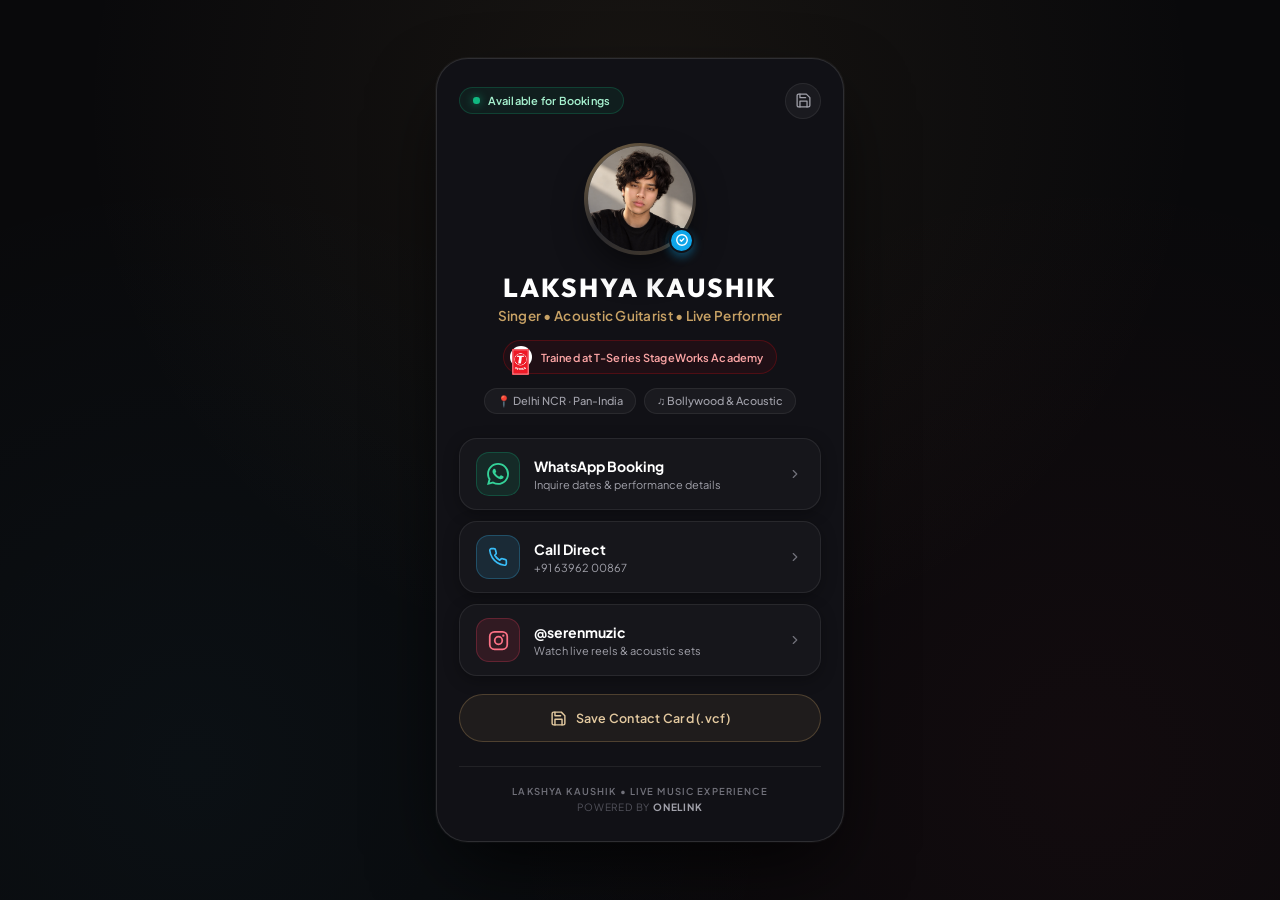
==== index.html @ cb211dab "refactor: elevate design to quiet luxury with obsidian & champagne aesthetic" ====
<!doctype html>
<html lang="en">
<head>
  <meta charset="utf-8" />
  <meta name="viewport" content="width=device-width, initial-scale=1, viewport-fit=cover" />
  <title>Lakshya Kaushik | Singer &amp; Live Performer</title>
  <meta name="description" content="Official contact card for Lakshya Kaushik. Singer, guitarist and live performer available for acoustic gigs, private events, weddings and lounge residencies." />
  <meta name="theme-color" content="#09090b" />
  
  <link rel="preconnect" href="https://fonts.googleapis.com" />
  <link rel="preconnect" href="https://fonts.gstatic.com" crossorigin />
  <link href="https://fonts.googleapis.com/css2?family=Plus+Jakarta+Sans:wght@300;400;500;600;700;800&family=Outfit:wght@400;500;600;700;800&display=swap" rel="stylesheet" />
  <link rel="stylesheet" href="css/styles.css" />
</head>
<body>
  <!-- Ambient Luxury Vignette -->
  <div class="ambient-mesh" aria-hidden="true"></div>

  <main class="luxury-shell">
    <div class="luxury-card">
      
      <!-- Top Live Booking Status -->
      <header class="card-header">
        <div class="status-indicator">
          <span class="status-dot"></span>
          <span class="status-text">Available for Bookings</span>
        </div>
        <button class="save-contact-icon-btn" id="saveContactBtn" type="button" title="Save Contact to Phone">
          <svg viewBox="0 0 24 24" aria-hidden="true">
            <path d="M19 21H5a2 2 0 0 1-2-2V5a2 2 0 0 1 2-2h11l5 5v11a2 2 0 0 1-2 2Z" fill="none" stroke="currentColor" stroke-width="1.8" stroke-linecap="round" stroke-linejoin="round"/>
            <path d="M17 21v-8H7v8M7 3v5h8" fill="none" stroke="currentColor" stroke-width="1.8" stroke-linecap="round" stroke-linejoin="round"/>
          </svg>
        </button>
      </header>

      <!-- Artist Identity & Portrait -->
      <section class="identity-section">
        <div class="avatar-container">
          <div class="avatar-ring">
            <img src="images/lakshya-kaushik-banner.jpg" alt="Lakshya Kaushik" class="avatar-img" />
          </div>
          <span class="verified-seal" title="Verified Artist">
            <svg viewBox="0 0 24 24" aria-hidden="true">
              <path d="M9 12l2 2 4-4m6 2a9 9 0 11-18 0 9 9 0 0118 0z" fill="none" stroke="currentColor" stroke-width="2.4" stroke-linecap="round" stroke-linejoin="round"/>
            </svg>
          </span>
        </div>

        <div class="name-block">
          <h1 class="artist-name">LAKSHYA KAUSHIK</h1>
          <p class="artist-title">Singer • Acoustic Guitarist • Live Performer</p>
        </div>

        <!-- Credential Pill -->
        <div class="tseries-pill">
          <span class="tseries-logo">
            <img src="images/t-series-logo.webp" alt="T-Series" />
          </span>
          <span class="tseries-text">Trained at T-Series StageWorks Academy</span>
        </div>

        <!-- Curated Location & Genre Badges -->
        <div class="meta-row">
          <span class="meta-tag">📍 Delhi NCR · Pan-India</span>
          <span class="meta-tag">♫ Bollywood &amp; Acoustic</span>
        </div>
      </section>

      <!-- Direct Action Deck (Refined, Quiet Luxury) -->
      <section class="action-deck" aria-label="Direct actions">
        
        <!-- Action 1: WhatsApp (Primary Booking) -->
        <a href="https://wa.me/916396200867?text=Hi%20Lakshya%2C%20I%27d%20like%20to%20enquire%20about%20a%20live%20performance." target="_blank" rel="noopener noreferrer" class="action-tile action-whatsapp" aria-label="Book on WhatsApp">
          <div class="tile-icon-box icon-whatsapp">
            <svg viewBox="0 0 24 24" aria-hidden="true">
              <path d="M17.472 14.382c-.297-.149-1.758-.867-2.03-.967-.273-.099-.471-.148-.67.15-.197.297-.767.966-.94 1.164-.173.199-.347.223-.644.075-.297-.15-1.255-.463-2.39-1.475-.883-.788-1.48-1.761-1.653-2.059-.173-.297-.018-.458.13-.606.134-.133.298-.347.446-.52.149-.174.198-.298.298-.497.099-.198.05-.371-.025-.52-.075-.149-.669-1.612-.916-2.207-.242-.579-.487-.5-.669-.51-.173-.008-.371-.01-.57-.01-.198 0-.52.074-.792.372-.272.297-1.04 1.016-1.04 2.479 0 1.462 1.065 2.875 1.213 3.074.149.198 2.096 3.2 5.077 4.487.709.306 1.262.489 1.694.625.712.227 1.36.195 1.871.118.571-.085 1.758-.719 2.006-1.413.248-.694.248-1.289.173-1.413-.074-.124-.272-.198-.57-.347m-5.421 7.403h-.004a9.87 9.87 0 01-5.031-1.378l-.361-.214-3.741.982.998-3.648-.235-.374a9.86 9.86 0 01-1.51-5.26c.001-5.45 4.436-9.884 9.888-9.884 2.64 0 5.122 1.03 6.988 2.898a9.825 9.825 0 012.893 6.994c-.003 5.45-4.437 9.884-9.885 9.884m8.413-18.297A11.815 11.815 0 0012.05 0C5.495 0 .16 5.335.157 11.892c0 2.096.547 4.142 1.588 5.945L.057 24l6.305-1.654a11.882 11.882 0 005.683 1.448h.005c6.554 0 11.89-5.335 11.893-11.893a11.821 11.821 0 00-3.48-8.413Z" fill="currentColor"/>
            </svg>
          </div>
          <div class="tile-copy">
            <span class="tile-title">WhatsApp Booking</span>
            <span class="tile-subtitle">Inquire dates &amp; performance details</span>
          </div>
          <span class="tile-chevron" aria-hidden="true">
            <svg viewBox="0 0 24 24"><path d="M9 18l6-6-6-6" fill="none" stroke="currentColor" stroke-width="2" stroke-linecap="round" stroke-linejoin="round"/></svg>
          </span>
        </a>

        <!-- Action 2: Direct Call -->
        <a href="tel:+916396200867" class="action-tile action-call" aria-label="Direct Phone Call">
          <div class="tile-icon-box icon-call">
            <svg viewBox="0 0 24 24" aria-hidden="true">
              <path d="M22 16.92v3a2 2 0 0 1-2.18 2 19.8 19.8 0 0 1-8.63-3.07 19.5 19.5 0 0 1-6-6 19.8 19.8 0 0 1-3.07-8.67A2 2 0 0 1 4.11 2h3a2 2 0 0 1 2 1.72c.12.94.36 1.88.7 2.81a2 2 0 0 1-.45 2.11L8.09 9.91a16 16 0 0 0 6 6l1.27-1.27a2 2 0 0 1 2.11-.45c.93.34 1.87.58 2.81.7A2 2 0 0 1 22 16.92Z" fill="none" stroke="currentColor" stroke-width="2" stroke-linecap="round" stroke-linejoin="round"/>
            </svg>
          </div>
          <div class="tile-copy">
            <span class="tile-title">Call Direct</span>
            <span class="tile-subtitle">+91 63962 00867</span>
          </div>
          <span class="tile-chevron" aria-hidden="true">
            <svg viewBox="0 0 24 24"><path d="M9 18l6-6-6-6" fill="none" stroke="currentColor" stroke-width="2" stroke-linecap="round" stroke-linejoin="round"/></svg>
          </span>
        </a>

        <!-- Action 3: Instagram Profile -->
        <a href="https://www.instagram.com/serenmuzic/" target="_blank" rel="noopener noreferrer" class="action-tile action-instagram" aria-label="Follow on Instagram">
          <div class="tile-icon-box icon-instagram">
            <svg viewBox="0 0 24 24" aria-hidden="true">
              <rect x="2" y="2" width="20" height="20" rx="5.5" ry="5.5" fill="none" stroke="currentColor" stroke-width="2"/>
              <circle cx="12" cy="12" r="4.3" fill="none" stroke="currentColor" stroke-width="2"/>
              <circle cx="17.5" cy="6.5" r="1.3" fill="currentColor"/>
            </svg>
          </div>
          <div class="tile-copy">
            <span class="tile-title">@serenmuzic</span>
            <span class="tile-subtitle">Watch live reels &amp; acoustic sets</span>
          </div>
          <span class="tile-chevron" aria-hidden="true">
            <svg viewBox="0 0 24 24"><path d="M9 18l6-6-6-6" fill="none" stroke="currentColor" stroke-width="2" stroke-linecap="round" stroke-linejoin="round"/></svg>
          </span>
        </a>

      </section>

      <!-- Save Contact CTA Pill -->
      <div class="vcard-section">
        <button type="button" class="btn-save-vcard" id="saveContact">
          <svg viewBox="0 0 24 24" aria-hidden="true">
            <path d="M19 21H5a2 2 0 0 1-2-2V5a2 2 0 0 1 2-2h11l5 5v11a2 2 0 0 1-2 2Z" fill="none" stroke="currentColor" stroke-width="2" stroke-linecap="round" stroke-linejoin="round"/>
            <path d="M17 21v-8H7v8M7 3v5h8" fill="none" stroke="currentColor" stroke-width="2" stroke-linecap="round" stroke-linejoin="round"/>
          </svg>
          <span>Save Contact Card (.vcf)</span>
        </button>
      </div>

      <!-- Minimalist Card Footer -->
      <footer class="card-footer">
        <p class="copyright-text">LAKSHYA KAUSHIK • LIVE MUSIC EXPERIENCE</p>
        <span class="powered-tag">Powered by <strong>OneLink</strong></span>
      </footer>

    </div>
  </main>

  <!-- Interactive Toast Notification -->
  <div class="toast" id="toast" role="status" aria-live="polite">Contact card saved</div>

  <script src="js/main.js"></script>
</body>
</html>
---- css/styles.css ----
/* ==========================================================================
   Lakshya Kaushik — Ultra-Premium Quiet Luxury Artist Card
   Aesthetic: Obsidian Noir, Brushed Titanium & Warm Champagne Gold
   Zero Tacky Rainbow Gradients • High-Taste Editorial Typography
   ========================================================================== */

:root {
  --bg-deep: #09090b;
  --bg-card: #111116;
  --bg-tile: rgba(24, 24, 30, 0.75);
  --bg-tile-hover: rgba(32, 32, 40, 0.9);

  --text-main: #ffffff;
  --text-sub: #a1a1aa;
  --text-muted: #71717a;

  --accent-gold: #c8a265;
  --accent-champagne: #e4caa0;
  --accent-emerald: #10b981;
  --accent-blue: #38bdf8;
  --accent-rose: #f43f5e;

  --border-subtle: rgba(255, 255, 255, 0.07);
  --border-card: rgba(255, 255, 255, 0.12);
  --border-tile: rgba(255, 255, 255, 0.08);
  --border-gold: rgba(200, 162, 101, 0.28);

  --font-display: 'Outfit', -apple-system, BlinkMacSystemFont, 'Segoe UI', Roboto, sans-serif;
  --font-body: 'Plus Jakarta Sans', -apple-system, BlinkMacSystemFont, 'Segoe UI', Roboto, sans-serif;

  --shadow-card: 0 32px 80px -16px rgba(0, 0, 0, 0.8), 0 0 1px 1px rgba(255, 255, 255, 0.06);
}

*, *::before, *::after {
  box-sizing: border-box;
  margin: 0;
  padding: 0;
}

html {
  background-color: var(--bg-deep);
  color-scheme: dark;
  scroll-behavior: smooth;
  -webkit-text-size-adjust: 100%;
  overflow-x: hidden;
}

body {
  min-height: 100vh;
  min-height: 100dvh;
  font-family: var(--font-body);
  background-color: var(--bg-deep);
  color: var(--text-main);
  position: relative;
  overflow-x: hidden;
  display: flex;
  align-items: center;
  justify-content: center;
  -webkit-font-smoothing: antialiased;
  -moz-osx-font-smoothing: grayscale;
}

/* Ambient Backstage Lighting Vignette (Warm & Subtle) */
.ambient-mesh {
  position: fixed;
  inset: 0;
  pointer-events: none;
  background: 
    radial-gradient(circle at 50% 12%, rgba(200, 162, 101, 0.08) 0%, transparent 55%),
    radial-gradient(circle at 15% 85%, rgba(56, 189, 248, 0.04) 0%, transparent 45%),
    radial-gradient(circle at 85% 85%, rgba(244, 63, 94, 0.04) 0%, transparent 45%),
    var(--bg-deep);
  z-index: 0;
}

/* Outer Layout Shell */
.luxury-shell {
  position: relative;
  z-index: 1;
  width: 100%;
  max-width: 440px;
  margin: 0 auto;
  padding: 24px 16px;
}

/* Main Luxury Card Container */
.luxury-card {
  position: relative;
  background: var(--bg-card);
  border: 1px solid var(--border-card);
  border-radius: 32px;
  padding: 24px 22px 28px;
  box-shadow: var(--shadow-card);
  backdrop-filter: blur(24px);
  -webkit-backdrop-filter: blur(24px);
  overflow: hidden;
}

/* Top Card Header */
.card-header {
  display: flex;
  align-items: center;
  justify-content: space-between;
  margin-bottom: 24px;
}

.status-indicator {
  display: inline-flex;
  align-items: center;
  gap: 8px;
  padding: 6px 13px;
  border-radius: 9999px;
  background: rgba(16, 185, 129, 0.08);
  border: 1px solid rgba(16, 185, 129, 0.22);
}

.status-dot {
  width: 6.5px;
  height: 6.5px;
  border-radius: 50%;
  background-color: var(--accent-emerald);
  box-shadow: 0 0 8px rgba(16, 185, 129, 0.7);
}

.status-text {
  font-size: 11px;
  font-weight: 600;
  color: #a7f3d0;
  letter-spacing: 0.02em;
}

.save-contact-icon-btn {
  width: 36px;
  height: 36px;
  border-radius: 50%;
  background: rgba(255, 255, 255, 0.04);
  border: 1px solid var(--border-subtle);
  color: var(--text-sub);
  display: grid;
  place-items: center;
  cursor: pointer;
  transition: all 0.2s ease;
}

.save-contact-icon-btn svg {
  width: 17px;
  height: 17px;
}

.save-contact-icon-btn:hover {
  background: rgba(255, 255, 255, 0.1);
  color: #fff;
  border-color: rgba(255, 255, 255, 0.2);
  transform: scale(1.05);
}

/* Artist Identity Section */
.identity-section {
  display: flex;
  flex-direction: column;
  align-items: center;
  text-align: center;
}

.avatar-container {
  position: relative;
  width: 112px;
  height: 112px;
  margin-bottom: 18px;
}

.avatar-ring {
  width: 100%;
  height: 100%;
  border-radius: 50%;
  padding: 3.5px;
  background: linear-gradient(145deg, rgba(200, 162, 101, 0.6) 0%, rgba(255, 255, 255, 0.1) 50%, rgba(200, 162, 101, 0.3) 100%);
  box-shadow: 0 16px 36px -8px rgba(0, 0, 0, 0.6);
}

.avatar-img {
  width: 100%;
  height: 100%;
  object-fit: cover;
  border-radius: 50%;
  display: block;
  background-color: #1a1e26;
}

.verified-seal {
  position: absolute;
  bottom: 2px;
  right: 2px;
  width: 25px;
  height: 25px;
  border-radius: 50%;
  background: #0ea5e9;
  border: 2px solid var(--bg-card);
  color: #ffffff;
  display: grid;
  place-items: center;
  box-shadow: 0 4px 10px rgba(14, 165, 233, 0.4);
}

.verified-seal svg {
  width: 14px;
  height: 14px;
}

.name-block {
  margin-bottom: 12px;
}

.artist-name {
  font-family: var(--font-display);
  font-size: 26px;
  font-weight: 800;
  letter-spacing: 0.08em;
  color: #ffffff;
  line-height: 1.15;
}

.artist-title {
  margin-top: 5px;
  font-size: 13.5px;
  font-weight: 600;
  color: var(--accent-gold);
  letter-spacing: 0.02em;
}

/* T-Series Academy Badge */
.tseries-pill {
  display: inline-flex;
  align-items: center;
  gap: 9px;
  margin-top: 4px;
  padding: 5px 13px 5px 6px;
  border-radius: 9999px;
  background: rgba(229, 9, 20, 0.07);
  border: 1px solid rgba(229, 9, 20, 0.24);
}

.tseries-logo {
  width: 22px;
  height: 22px;
  border-radius: 50%;
  background: #ffffff;
  display: grid;
  place-items: center;
  padding: 2.5px;
  flex-shrink: 0;
}

.tseries-logo img {
  width: 100%;
  height: 100%;
  object-fit: contain;
}

.tseries-text {
  font-size: 11px;
  font-weight: 600;
  color: #fca5a5;
  letter-spacing: 0.01em;
}

/* Meta Tags Row */
.meta-row {
  display: flex;
  flex-wrap: wrap;
  justify-content: center;
  gap: 8px;
  margin-top: 14px;
}

.meta-tag {
  font-size: 11px;
  font-weight: 500;
  color: var(--text-sub);
  background: rgba(255, 255, 255, 0.04);
  border: 1px solid var(--border-subtle);
  padding: 5px 12px;
  border-radius: 9999px;
}

/* Action Deck (Minimal, Quiet Luxury Tiles) */
.action-deck {
  display: flex;
  flex-direction: column;
  gap: 11px;
  margin-top: 24px;
}

.action-tile {
  display: flex;
  align-items: center;
  gap: 14px;
  padding: 13px 16px;
  border-radius: 18px;
  background: var(--bg-tile);
  border: 1px solid var(--border-tile);
  text-decoration: none;
  color: var(--text-main);
  transition: all 0.22s cubic-bezier(0.16, 1, 0.3, 1);
  position: relative;
  overflow: hidden;
  box-shadow: 0 4px 16px rgba(0, 0, 0, 0.3);
}

.action-tile:hover {
  background: var(--bg-tile-hover);
  border-color: rgba(255, 255, 255, 0.16);
  transform: translateY(-2px);
}

.action-tile:active {
  transform: scale(0.98);
}

.tile-icon-box {
  width: 44px;
  height: 44px;
  flex: 0 0 44px;
  border-radius: 13px;
  display: grid;
  place-items: center;
  transition: transform 0.2s ease;
}

.action-tile:hover .tile-icon-box {
  transform: scale(1.06);
}

/* WhatsApp Icon Styling */
.icon-whatsapp {
  background: rgba(16, 185, 129, 0.12);
  border: 1px solid rgba(16, 185, 129, 0.26);
  color: #34d399;
}

.icon-whatsapp svg {
  width: 22px;
  height: 22px;
}

/* Call Icon Styling */
.icon-call {
  background: rgba(56, 189, 248, 0.12);
  border: 1px solid rgba(56, 189, 248, 0.26);
  color: #38bdf8;
}

.icon-call svg {
  width: 20px;
  height: 20px;
}

/* Instagram Icon Styling */
.icon-instagram {
  background: rgba(244, 63, 94, 0.12);
  border: 1px solid rgba(244, 63, 94, 0.26);
  color: #fb7185;
}

.icon-instagram svg {
  width: 21px;
  height: 21px;
}

/* Tile Copy Text */
.tile-copy {
  flex: 1;
  min-width: 0;
  display: flex;
  flex-direction: column;
  text-align: left;
}

.tile-title {
  font-family: var(--font-body);
  font-size: 14px;
  font-weight: 700;
  color: #ffffff;
  line-height: 1.25;
}

.tile-subtitle {
  font-size: 11px;
  font-weight: 400;
  color: var(--text-sub);
  margin-top: 3px;
  white-space: nowrap;
  overflow: hidden;
  text-overflow: ellipsis;
}

.tile-chevron {
  width: 18px;
  height: 18px;
  color: var(--text-muted);
  display: grid;
  place-items: center;
  transition: transform 0.2s ease, color 0.2s ease;
}

.tile-chevron svg {
  width: 14px;
  height: 14px;
}

.action-tile:hover .tile-chevron {
  color: #ffffff;
  transform: translateX(3px);
}

/* Save Contact Button */
.vcard-section {
  margin-top: 18px;
}

.btn-save-vcard {
  width: 100%;
  height: 48px;
  border-radius: 9999px;
  background: rgba(200, 162, 101, 0.08);
  border: 1px solid var(--border-gold);
  color: var(--accent-champagne);
  font-family: var(--font-body);
  font-size: 12.5px;
  font-weight: 600;
  letter-spacing: 0.02em;
  display: flex;
  align-items: center;
  justify-content: center;
  gap: 9px;
  cursor: pointer;
  transition: all 0.22s ease;
}

.btn-save-vcard svg {
  width: 17px;
  height: 17px;
  stroke: var(--accent-gold);
}

.btn-save-vcard:hover {
  background: rgba(200, 162, 101, 0.16);
  border-color: rgba(200, 162, 101, 0.45);
  transform: translateY(-1px);
}

.btn-save-vcard:active {
  transform: scale(0.98);
}

/* Minimalist Card Footer */
.card-footer {
  margin-top: 24px;
  padding-top: 18px;
  border-top: 1px solid var(--border-subtle);
  display: flex;
  flex-direction: column;
  align-items: center;
  gap: 4px;
  text-align: center;
}

.copyright-text {
  font-size: 9.5px;
  font-weight: 600;
  letter-spacing: 0.12em;
  color: var(--text-muted);
}

.powered-tag {
  font-size: 10px;
  color: #52525b;
  letter-spacing: 0.08em;
  text-transform: uppercase;
}

.powered-tag strong {
  color: var(--text-sub);
  font-weight: 700;
}

/* Toast Message */
.toast {
  position: fixed;
  bottom: 24px;
  left: 50%;
  transform: translate(-50%, 20px);
  opacity: 0;
  visibility: hidden;
  z-index: 999;
  padding: 10px 18px;
  border-radius: 9999px;
  background: rgba(24, 24, 30, 0.95);
  backdrop-filter: blur(14px);
  border: 1px solid var(--border-gold);
  color: var(--accent-champagne);
  font-size: 12px;
  font-weight: 600;
  box-shadow: 0 12px 30px rgba(0, 0, 0, 0.6);
  transition: all 0.25s cubic-bezier(0.16, 1, 0.3, 1);
  pointer-events: none;
}

.toast.show {
  transform: translate(-50%, 0);
  opacity: 1;
  visibility: visible;
}

/* Responsive Tuning */
@media (max-width: 380px) {
  .luxury-shell {
    padding: 14px 10px;
  }
  .luxury-card {
    padding: 20px 16px 24px;
    border-radius: 26px;
  }
  .artist-name {
    font-size: 23px;
  }
}
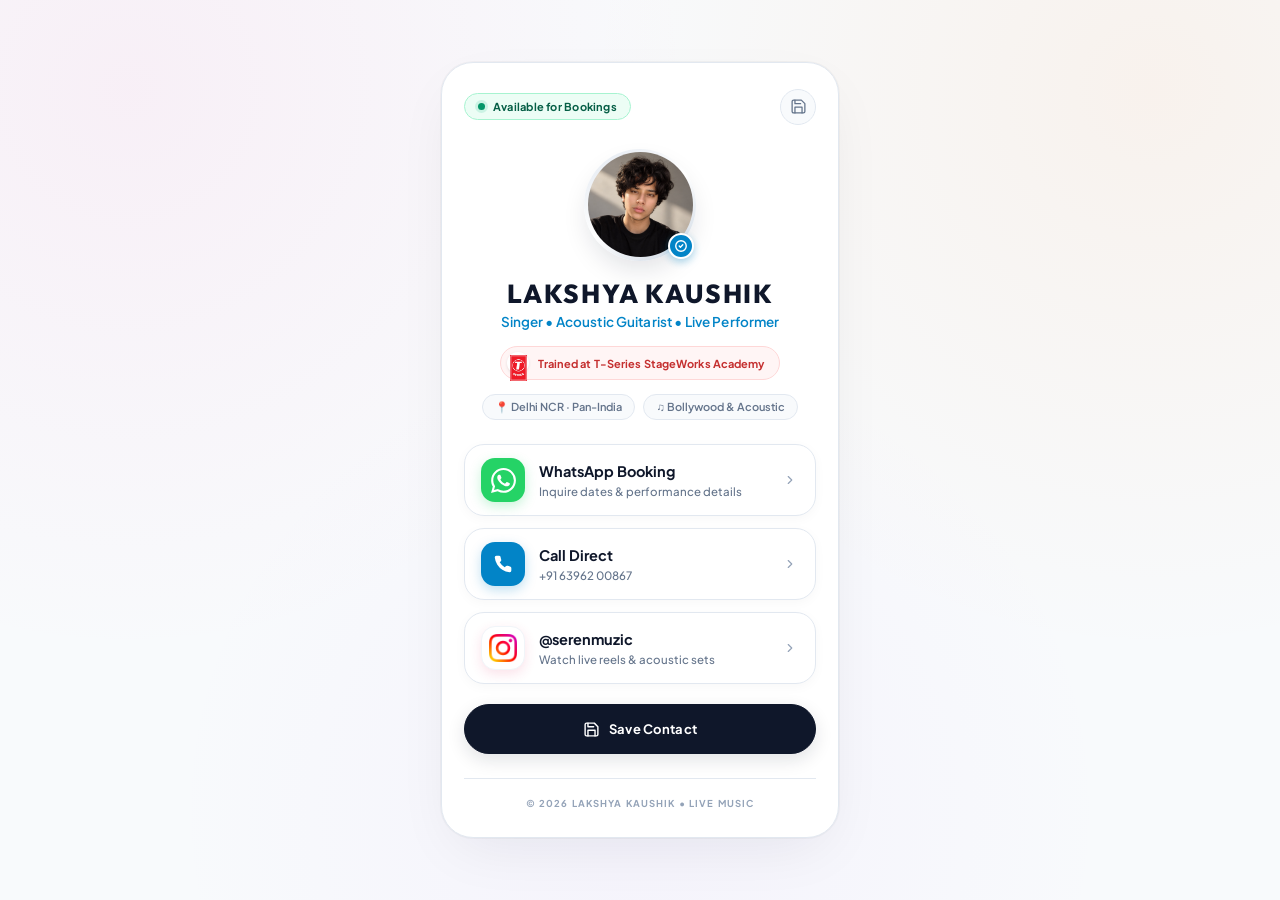
==== commit dce01664: "feat: premium minimal white design with official icons and clean labels" ====
--- a/index.html
+++ b/index.html
@@ -72,9 +72,7 @@
         <!-- Action 1: WhatsApp (Primary Booking) -->
         <a href="https://wa.me/916396200867?text=Hi%20Lakshya%2C%20I%27d%20like%20to%20enquire%20about%20a%20live%20performance." target="_blank" rel="noopener noreferrer" class="action-tile action-whatsapp" aria-label="Book on WhatsApp">
           <div class="tile-icon-box icon-whatsapp">
-            <svg viewBox="0 0 24 24" aria-hidden="true">
-              <path d="M17.472 14.382c-.297-.149-1.758-.867-2.03-.967-.273-.099-.471-.148-.67.15-.197.297-.767.966-.94 1.164-.173.199-.347.223-.644.075-.297-.15-1.255-.463-2.39-1.475-.883-.788-1.48-1.761-1.653-2.059-.173-.297-.018-.458.13-.606.134-.133.298-.347.446-.52.149-.174.198-.298.298-.497.099-.198.05-.371-.025-.52-.075-.149-.669-1.612-.916-2.207-.242-.579-.487-.5-.669-.51-.173-.008-.371-.01-.57-.01-.198 0-.52.074-.792.372-.272.297-1.04 1.016-1.04 2.479 0 1.462 1.065 2.875 1.213 3.074.149.198 2.096 3.2 5.077 4.487.709.306 1.262.489 1.694.625.712.227 1.36.195 1.871.118.571-.085 1.758-.719 2.006-1.413.248-.694.248-1.289.173-1.413-.074-.124-.272-.198-.57-.347m-5.421 7.403h-.004a9.87 9.87 0 01-5.031-1.378l-.361-.214-3.741.982.998-3.648-.235-.374a9.86 9.86 0 01-1.51-5.26c.001-5.45 4.436-9.884 9.888-9.884 2.64 0 5.122 1.03 6.988 2.898a9.825 9.825 0 012.893 6.994c-.003 5.45-4.437 9.884-9.885 9.884m8.413-18.297A11.815 11.815 0 0012.05 0C5.495 0 .16 5.335.157 11.892c0 2.096.547 4.142 1.588 5.945L.057 24l6.305-1.654a11.882 11.882 0 005.683 1.448h.005c6.554 0 11.89-5.335 11.893-11.893a11.821 11.821 0 00-3.48-8.413Z" fill="currentColor"/>
-            </svg>
+            <img src="images/whatsapp-official.svg" alt="WhatsApp" class="tile-official-icon" />
           </div>
           <div class="tile-copy">
             <span class="tile-title">WhatsApp Booking</span>
@@ -89,7 +87,7 @@
         <a href="tel:+916396200867" class="action-tile action-call" aria-label="Direct Phone Call">
           <div class="tile-icon-box icon-call">
             <svg viewBox="0 0 24 24" aria-hidden="true">
-              <path d="M22 16.92v3a2 2 0 0 1-2.18 2 19.8 19.8 0 0 1-8.63-3.07 19.5 19.5 0 0 1-6-6 19.8 19.8 0 0 1-3.07-8.67A2 2 0 0 1 4.11 2h3a2 2 0 0 1 2 1.72c.12.94.36 1.88.7 2.81a2 2 0 0 1-.45 2.11L8.09 9.91a16 16 0 0 0 6 6l1.27-1.27a2 2 0 0 1 2.11-.45c.93.34 1.87.58 2.81.7A2 2 0 0 1 22 16.92Z" fill="none" stroke="currentColor" stroke-width="2" stroke-linecap="round" stroke-linejoin="round"/>
+              <path d="M22 16.92v3a2 2 0 0 1-2.18 2 19.8 19.8 0 0 1-8.63-3.07 19.5 19.5 0 0 1-6-6 19.8 19.8 0 0 1-3.07-8.67A2 2 0 0 1 4.11 2h3a2 2 0 0 1 2 1.72c.12.94.36 1.88.7 2.81a2 2 0 0 1-.45 2.11L8.09 9.91a16 16 0 0 0 6 6l1.27-1.27a2 2 0 0 1 2.11-.45c.93.34 1.87.58 2.81.7A2 2 0 0 1 22 16.92Z" fill="currentColor"/>
             </svg>
           </div>
           <div class="tile-copy">
@@ -104,11 +102,7 @@
         <!-- Action 3: Instagram Profile -->
         <a href="https://www.instagram.com/serenmuzic/" target="_blank" rel="noopener noreferrer" class="action-tile action-instagram" aria-label="Follow on Instagram">
           <div class="tile-icon-box icon-instagram">
-            <svg viewBox="0 0 24 24" aria-hidden="true">
-              <rect x="2" y="2" width="20" height="20" rx="5.5" ry="5.5" fill="none" stroke="currentColor" stroke-width="2"/>
-              <circle cx="12" cy="12" r="4.3" fill="none" stroke="currentColor" stroke-width="2"/>
-              <circle cx="17.5" cy="6.5" r="1.3" fill="currentColor"/>
-            </svg>
+            <img src="images/instagram-official.png" alt="Instagram" class="tile-official-icon" />
           </div>
           <div class="tile-copy">
             <span class="tile-title">@serenmuzic</span>
@@ -128,14 +122,13 @@
             <path d="M19 21H5a2 2 0 0 1-2-2V5a2 2 0 0 1 2-2h11l5 5v11a2 2 0 0 1-2 2Z" fill="none" stroke="currentColor" stroke-width="2" stroke-linecap="round" stroke-linejoin="round"/>
             <path d="M17 21v-8H7v8M7 3v5h8" fill="none" stroke="currentColor" stroke-width="2" stroke-linecap="round" stroke-linejoin="round"/>
           </svg>
-          <span>Save Contact Card (.vcf)</span>
+          <span>Save Contact</span>
         </button>
       </div>
 
       <!-- Minimalist Card Footer -->
       <footer class="card-footer">
-        <p class="copyright-text">LAKSHYA KAUSHIK • LIVE MUSIC EXPERIENCE</p>
-        <span class="powered-tag">Powered by <strong>OneLink</strong></span>
+        <p class="copyright-text">© 2026 LAKSHYA KAUSHIK • LIVE MUSIC</p>
       </footer>
 
     </div>
--- a/css/styles.css
+++ b/css/styles.css
@@ -1,34 +1,34 @@
 /* ==========================================================================
-   Lakshya Kaushik — Ultra-Premium Quiet Luxury Artist Card
-   Aesthetic: Obsidian Noir, Brushed Titanium & Warm Champagne Gold
-   Zero Tacky Rainbow Gradients • High-Taste Editorial Typography
+   Lakshya Kaushik — Premium Minimal White & Clean Artist Card
+   Aesthetic: Pure Alabaster White, Crisp Charcoal & Subtle Pastel Glass
+   Ultra-Clean, High-End & Tasteful (Zero Garishness)
    ========================================================================== */
 
 :root {
-  --bg-deep: #09090b;
-  --bg-card: #111116;
-  --bg-tile: rgba(24, 24, 30, 0.75);
-  --bg-tile-hover: rgba(32, 32, 40, 0.9);
-
-  --text-main: #ffffff;
-  --text-sub: #a1a1aa;
-  --text-muted: #71717a;
-
-  --accent-gold: #c8a265;
-  --accent-champagne: #e4caa0;
-  --accent-emerald: #10b981;
-  --accent-blue: #38bdf8;
-  --accent-rose: #f43f5e;
-
-  --border-subtle: rgba(255, 255, 255, 0.07);
-  --border-card: rgba(255, 255, 255, 0.12);
-  --border-tile: rgba(255, 255, 255, 0.08);
-  --border-gold: rgba(200, 162, 101, 0.28);
+  --bg-page: #f8fafc;
+  --bg-card: #ffffff;
+  --bg-tile: #ffffff;
+  --bg-tile-hover: #fcfdfe;
+
+  --text-main: #0f172a;
+  --text-sub: #64748b;
+  --text-muted: #94a3b8;
+
+  --accent-gold: #b45309;
+  --accent-emerald: #059669;
+  --accent-blue: #0284c7;
+  --accent-rose: #e11d48;
+
+  --border-card: #e2e8f0;
+  --border-tile: #e2e8f0;
+  --border-tile-hover: #cbd5e1;
 
   --font-display: 'Outfit', -apple-system, BlinkMacSystemFont, 'Segoe UI', Roboto, sans-serif;
   --font-body: 'Plus Jakarta Sans', -apple-system, BlinkMacSystemFont, 'Segoe UI', Roboto, sans-serif;
 
-  --shadow-card: 0 32px 80px -16px rgba(0, 0, 0, 0.8), 0 0 1px 1px rgba(255, 255, 255, 0.06);
+  --shadow-card: 0 20px 60px -15px rgba(15, 23, 42, 0.08), 0 0 1px 1px rgba(15, 23, 42, 0.04);
+  --shadow-tile: 0 3px 12px rgba(15, 23, 42, 0.03);
+  --shadow-tile-hover: 0 8px 24px -4px rgba(15, 23, 42, 0.07);
 }
 
 *, *::before, *::after {
@@ -38,8 +38,8 @@
 }
 
 html {
-  background-color: var(--bg-deep);
-  color-scheme: dark;
+  background-color: var(--bg-page);
+  color-scheme: light;
   scroll-behavior: smooth;
   -webkit-text-size-adjust: 100%;
   overflow-x: hidden;
@@ -49,7 +49,7 @@
   min-height: 100vh;
   min-height: 100dvh;
   font-family: var(--font-body);
-  background-color: var(--bg-deep);
+  background-color: var(--bg-page);
   color: var(--text-main);
   position: relative;
   overflow-x: hidden;
@@ -60,16 +60,16 @@
   -moz-osx-font-smoothing: grayscale;
 }
 
-/* Ambient Backstage Lighting Vignette (Warm & Subtle) */
+/* Ambient Subtle Mesh Background (Very Soft, Clean) */
 .ambient-mesh {
   position: fixed;
   inset: 0;
   pointer-events: none;
   background: 
-    radial-gradient(circle at 50% 12%, rgba(200, 162, 101, 0.08) 0%, transparent 55%),
-    radial-gradient(circle at 15% 85%, rgba(56, 189, 248, 0.04) 0%, transparent 45%),
-    radial-gradient(circle at 85% 85%, rgba(244, 63, 94, 0.04) 0%, transparent 45%),
-    var(--bg-deep);
+    radial-gradient(circle at 10% 10%, rgba(244, 114, 182, 0.08) 0%, transparent 40%),
+    radial-gradient(circle at 90% 10%, rgba(251, 146, 60, 0.08) 0%, transparent 40%),
+    radial-gradient(circle at 50% 90%, rgba(192, 132, 252, 0.06) 0%, transparent 45%),
+    var(--bg-page);
   z-index: 0;
 }
 
@@ -78,21 +78,19 @@
   position: relative;
   z-index: 1;
   width: 100%;
-  max-width: 440px;
+  max-width: 430px;
   margin: 0 auto;
   padding: 24px 16px;
 }
 
-/* Main Luxury Card Container */
+/* Main Clean White Card Container */
 .luxury-card {
   position: relative;
   background: var(--bg-card);
   border: 1px solid var(--border-card);
   border-radius: 32px;
-  padding: 24px 22px 28px;
+  padding: 26px 22px 28px;
   box-shadow: var(--shadow-card);
-  backdrop-filter: blur(24px);
-  -webkit-backdrop-filter: blur(24px);
   overflow: hidden;
 }
 
@@ -110,22 +108,22 @@
   gap: 8px;
   padding: 6px 13px;
   border-radius: 9999px;
-  background: rgba(16, 185, 129, 0.08);
-  border: 1px solid rgba(16, 185, 129, 0.22);
+  background: #ecfdf5;
+  border: 1px solid #a7f3d0;
 }
 
 .status-dot {
-  width: 6.5px;
-  height: 6.5px;
+  width: 7px;
+  height: 7px;
   border-radius: 50%;
   background-color: var(--accent-emerald);
-  box-shadow: 0 0 8px rgba(16, 185, 129, 0.7);
+  box-shadow: 0 0 0 3px rgba(16, 185, 129, 0.15);
 }
 
 .status-text {
   font-size: 11px;
-  font-weight: 600;
-  color: #a7f3d0;
+  font-weight: 700;
+  color: #065f46;
   letter-spacing: 0.02em;
 }
 
@@ -133,8 +131,8 @@
   width: 36px;
   height: 36px;
   border-radius: 50%;
-  background: rgba(255, 255, 255, 0.04);
-  border: 1px solid var(--border-subtle);
+  background: #f8fafc;
+  border: 1px solid var(--border-card);
   color: var(--text-sub);
   display: grid;
   place-items: center;
@@ -148,9 +146,9 @@
 }
 
 .save-contact-icon-btn:hover {
-  background: rgba(255, 255, 255, 0.1);
-  color: #fff;
-  border-color: rgba(255, 255, 255, 0.2);
+  background: #f1f5f9;
+  color: var(--text-main);
+  border-color: #cbd5e1;
   transform: scale(1.05);
 }
 
@@ -174,8 +172,8 @@
   height: 100%;
   border-radius: 50%;
   padding: 3.5px;
-  background: linear-gradient(145deg, rgba(200, 162, 101, 0.6) 0%, rgba(255, 255, 255, 0.1) 50%, rgba(200, 162, 101, 0.3) 100%);
-  box-shadow: 0 16px 36px -8px rgba(0, 0, 0, 0.6);
+  background: linear-gradient(145deg, #e2e8f0 0%, #ffffff 50%, #cbd5e1 100%);
+  box-shadow: 0 12px 28px -6px rgba(15, 23, 42, 0.14);
 }
 
 .avatar-img {
@@ -184,22 +182,22 @@
   object-fit: cover;
   border-radius: 50%;
   display: block;
-  background-color: #1a1e26;
+  background-color: #f1f5f9;
 }
 
 .verified-seal {
   position: absolute;
   bottom: 2px;
   right: 2px;
-  width: 25px;
-  height: 25px;
+  width: 26px;
+  height: 26px;
   border-radius: 50%;
-  background: #0ea5e9;
-  border: 2px solid var(--bg-card);
+  background: #0284c7;
+  border: 2.5px solid #ffffff;
   color: #ffffff;
   display: grid;
   place-items: center;
-  box-shadow: 0 4px 10px rgba(14, 165, 233, 0.4);
+  box-shadow: 0 3px 8px rgba(2, 132, 199, 0.35);
 }
 
 .verified-seal svg {
@@ -215,8 +213,8 @@
   font-family: var(--font-display);
   font-size: 26px;
   font-weight: 800;
-  letter-spacing: 0.08em;
-  color: #ffffff;
+  letter-spacing: 0.06em;
+  color: var(--text-main);
   line-height: 1.15;
 }
 
@@ -224,8 +222,8 @@
   margin-top: 5px;
   font-size: 13.5px;
   font-weight: 600;
-  color: var(--accent-gold);
-  letter-spacing: 0.02em;
+  color: #0284c7;
+  letter-spacing: 0.01em;
 }
 
 /* T-Series Academy Badge */
@@ -234,10 +232,10 @@
   align-items: center;
   gap: 9px;
   margin-top: 4px;
-  padding: 5px 13px 5px 6px;
+  padding: 5px 14px 5px 6px;
   border-radius: 9999px;
-  background: rgba(229, 9, 20, 0.07);
-  border: 1px solid rgba(229, 9, 20, 0.24);
+  background: #fff5f5;
+  border: 1px solid #fed7d7;
 }
 
 .tseries-logo {
@@ -249,6 +247,7 @@
   place-items: center;
   padding: 2.5px;
   flex-shrink: 0;
+  box-shadow: 0 1px 3px rgba(0, 0, 0, 0.1);
 }
 
 .tseries-logo img {
@@ -259,8 +258,8 @@
 
 .tseries-text {
   font-size: 11px;
-  font-weight: 600;
-  color: #fca5a5;
+  font-weight: 700;
+  color: #c53030;
   letter-spacing: 0.01em;
 }
 
@@ -275,19 +274,19 @@
 
 .meta-tag {
   font-size: 11px;
-  font-weight: 500;
+  font-weight: 600;
   color: var(--text-sub);
-  background: rgba(255, 255, 255, 0.04);
-  border: 1px solid var(--border-subtle);
+  background: #f8fafc;
+  border: 1px solid var(--border-card);
   padding: 5px 12px;
   border-radius: 9999px;
 }
 
-/* Action Deck (Minimal, Quiet Luxury Tiles) */
+/* Action Deck (Clean Elevated White Tiles) */
 .action-deck {
   display: flex;
   flex-direction: column;
-  gap: 11px;
+  gap: 12px;
   margin-top: 24px;
 }
 
@@ -296,20 +295,20 @@
   align-items: center;
   gap: 14px;
   padding: 13px 16px;
-  border-radius: 18px;
+  border-radius: 20px;
   background: var(--bg-tile);
   border: 1px solid var(--border-tile);
   text-decoration: none;
   color: var(--text-main);
   transition: all 0.22s cubic-bezier(0.16, 1, 0.3, 1);
+  box-shadow: var(--shadow-tile);
   position: relative;
-  overflow: hidden;
-  box-shadow: 0 4px 16px rgba(0, 0, 0, 0.3);
 }
 
 .action-tile:hover {
   background: var(--bg-tile-hover);
-  border-color: rgba(255, 255, 255, 0.16);
+  border-color: var(--border-tile-hover);
+  box-shadow: var(--shadow-tile-hover);
   transform: translateY(-2px);
 }
 
@@ -321,7 +320,7 @@
   width: 44px;
   height: 44px;
   flex: 0 0 44px;
-  border-radius: 13px;
+  border-radius: 14px;
   display: grid;
   place-items: center;
   transition: transform 0.2s ease;
@@ -331,23 +330,29 @@
   transform: scale(1.06);
 }
 
+.tile-official-icon {
+  width: 26px;
+  height: 26px;
+  object-fit: contain;
+  display: block;
+}
+
 /* WhatsApp Icon Styling */
 .icon-whatsapp {
-  background: rgba(16, 185, 129, 0.12);
-  border: 1px solid rgba(16, 185, 129, 0.26);
-  color: #34d399;
-}
-
-.icon-whatsapp svg {
-  width: 22px;
-  height: 22px;
+  background: #25d366;
+  box-shadow: 0 4px 12px rgba(37, 211, 102, 0.25);
+}
+
+.icon-whatsapp .tile-official-icon {
+  width: 25px;
+  height: 25px;
 }
 
 /* Call Icon Styling */
 .icon-call {
-  background: rgba(56, 189, 248, 0.12);
-  border: 1px solid rgba(56, 189, 248, 0.26);
-  color: #38bdf8;
+  background: #0284c7;
+  color: #ffffff;
+  box-shadow: 0 4px 12px rgba(2, 132, 199, 0.25);
 }
 
 .icon-call svg {
@@ -357,14 +362,14 @@
 
 /* Instagram Icon Styling */
 .icon-instagram {
-  background: rgba(244, 63, 94, 0.12);
-  border: 1px solid rgba(244, 63, 94, 0.26);
-  color: #fb7185;
-}
-
-.icon-instagram svg {
-  width: 21px;
-  height: 21px;
+  background: #ffffff;
+  border: 1px solid #f1f5f9;
+  box-shadow: 0 4px 12px rgba(225, 48, 108, 0.14);
+}
+
+.icon-instagram .tile-official-icon {
+  width: 28px;
+  height: 28px;
 }
 
 /* Tile Copy Text */
@@ -378,15 +383,15 @@
 
 .tile-title {
   font-family: var(--font-body);
-  font-size: 14px;
+  font-size: 14.5px;
   font-weight: 700;
-  color: #ffffff;
+  color: var(--text-main);
   line-height: 1.25;
 }
 
 .tile-subtitle {
-  font-size: 11px;
-  font-weight: 400;
+  font-size: 11.5px;
+  font-weight: 500;
   color: var(--text-sub);
   margin-top: 3px;
   white-space: nowrap;
@@ -409,44 +414,46 @@
 }
 
 .action-tile:hover .tile-chevron {
-  color: #ffffff;
+  color: var(--text-main);
   transform: translateX(3px);
 }
 
-/* Save Contact Button */
+/* Save Contact Button (Apple-style High-Contrast Pill) */
 .vcard-section {
-  margin-top: 18px;
+  margin-top: 20px;
 }
 
 .btn-save-vcard {
   width: 100%;
-  height: 48px;
+  height: 50px;
   border-radius: 9999px;
-  background: rgba(200, 162, 101, 0.08);
-  border: 1px solid var(--border-gold);
-  color: var(--accent-champagne);
+  background: #0f172a;
+  border: 1px solid #0f172a;
+  color: #ffffff;
   font-family: var(--font-body);
-  font-size: 12.5px;
-  font-weight: 600;
+  font-size: 13px;
+  font-weight: 700;
   letter-spacing: 0.02em;
   display: flex;
   align-items: center;
   justify-content: center;
   gap: 9px;
   cursor: pointer;
+  box-shadow: 0 6px 18px rgba(15, 23, 42, 0.12);
   transition: all 0.22s ease;
 }
 
 .btn-save-vcard svg {
   width: 17px;
   height: 17px;
-  stroke: var(--accent-gold);
+  stroke: #ffffff;
 }
 
 .btn-save-vcard:hover {
-  background: rgba(200, 162, 101, 0.16);
-  border-color: rgba(200, 162, 101, 0.45);
-  transform: translateY(-1px);
+  background: #1e293b;
+  border-color: #1e293b;
+  transform: translateY(-1.5px);
+  box-shadow: 0 10px 24px rgba(15, 23, 42, 0.18);
 }
 
 .btn-save-vcard:active {
@@ -457,7 +464,7 @@
 .card-footer {
   margin-top: 24px;
   padding-top: 18px;
-  border-top: 1px solid var(--border-subtle);
+  border-top: 1px solid var(--border-card);
   display: flex;
   flex-direction: column;
   align-items: center;
@@ -467,21 +474,21 @@
 
 .copyright-text {
   font-size: 9.5px;
-  font-weight: 600;
+  font-weight: 700;
   letter-spacing: 0.12em;
   color: var(--text-muted);
 }
 
 .powered-tag {
-  font-size: 10px;
-  color: #52525b;
-  letter-spacing: 0.08em;
+  font-size: 10.5px;
+  color: var(--text-sub);
+  letter-spacing: 0.06em;
   text-transform: uppercase;
 }
 
 .powered-tag strong {
-  color: var(--text-sub);
-  font-weight: 700;
+  color: var(--text-main);
+  font-weight: 800;
 }
 
 /* Toast Message */
@@ -495,13 +502,11 @@
   z-index: 999;
   padding: 10px 18px;
   border-radius: 9999px;
-  background: rgba(24, 24, 30, 0.95);
-  backdrop-filter: blur(14px);
-  border: 1px solid var(--border-gold);
-  color: var(--accent-champagne);
+  background: #0f172a;
+  color: #ffffff;
   font-size: 12px;
   font-weight: 600;
-  box-shadow: 0 12px 30px rgba(0, 0, 0, 0.6);
+  box-shadow: 0 12px 30px rgba(15, 23, 42, 0.25);
   transition: all 0.25s cubic-bezier(0.16, 1, 0.3, 1);
   pointer-events: none;
 }
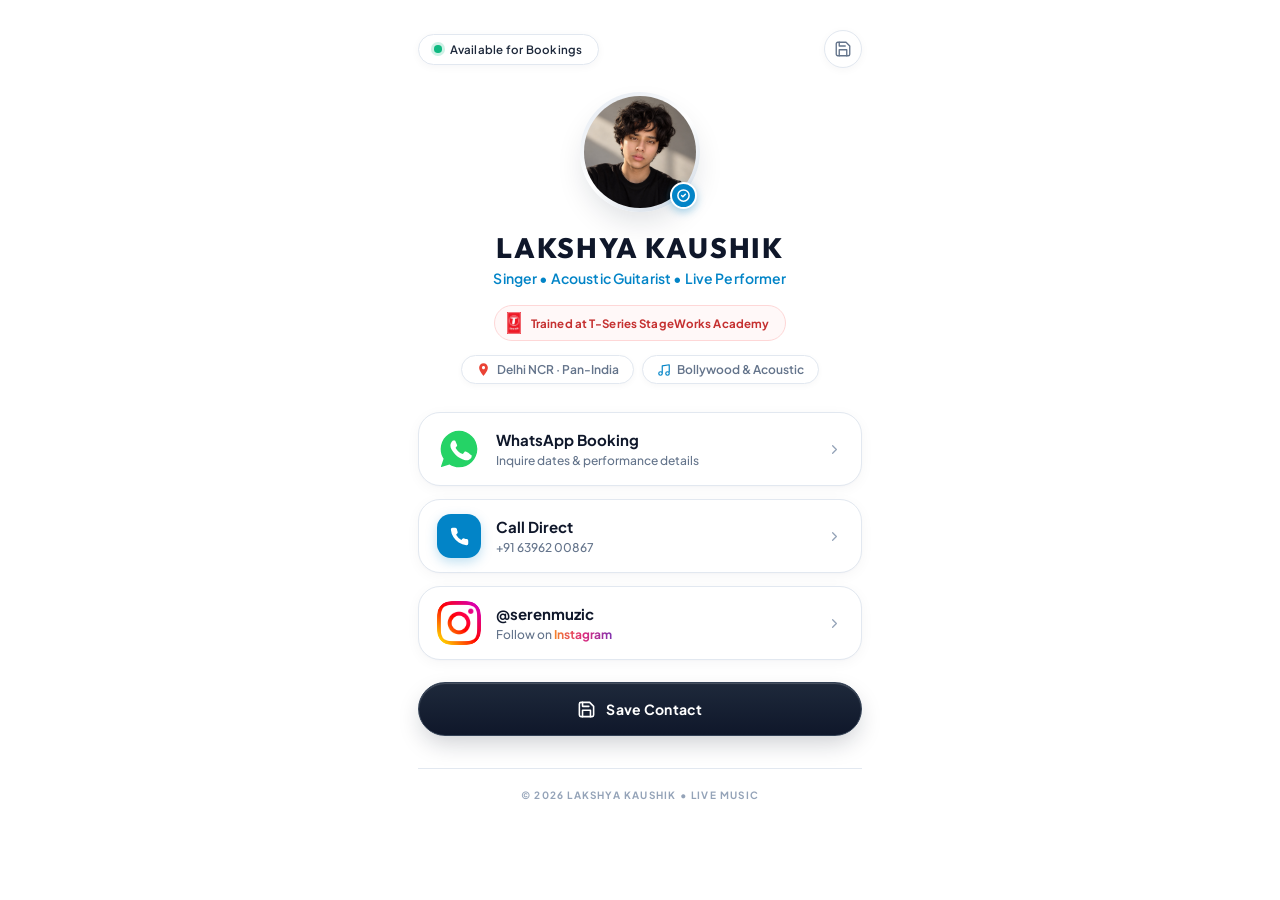
==== commit 5bf6dc07: "feat: seamless full-width white design without outer card border, official whatsapp svg and clean t-" ====
--- a/index.html
+++ b/index.html
@@ -5,7 +5,7 @@
   <meta name="viewport" content="width=device-width, initial-scale=1, viewport-fit=cover" />
   <title>Lakshya Kaushik | Singer &amp; Live Performer</title>
   <meta name="description" content="Official contact card for Lakshya Kaushik. Singer, guitarist and live performer available for acoustic gigs, private events, weddings and lounge residencies." />
-  <meta name="theme-color" content="#09090b" />
+  <meta name="theme-color" content="#ffffff" />
   
   <link rel="preconnect" href="https://fonts.googleapis.com" />
   <link rel="preconnect" href="https://fonts.gstatic.com" crossorigin />
@@ -13,129 +13,132 @@
   <link rel="stylesheet" href="css/styles.css" />
 </head>
 <body>
-  <!-- Ambient Luxury Vignette -->
-  <div class="ambient-mesh" aria-hidden="true"></div>
+  <main class="page-container">
+    
+    <!-- Top Live Booking Status Bar -->
+    <header class="page-top-bar">
+      <div class="status-indicator">
+        <span class="status-pulse-dot"></span>
+        <span class="status-text">Available for Bookings</span>
+      </div>
+      <button class="save-contact-icon-btn" id="saveContactBtn" type="button" title="Save Contact to Phone" aria-label="Save Contact">
+        <svg viewBox="0 0 24 24" aria-hidden="true">
+          <path d="M19 21H5a2 2 0 0 1-2-2V5a2 2 0 0 1 2-2h11l5 5v11a2 2 0 0 1-2 2Z" fill="none" stroke="currentColor" stroke-width="1.8" stroke-linecap="round" stroke-linejoin="round"/>
+          <path d="M17 21v-8H7v8M7 3v5h8" fill="none" stroke="currentColor" stroke-width="1.8" stroke-linecap="round" stroke-linejoin="round"/>
+        </svg>
+      </button>
+    </header>
 
-  <main class="luxury-shell">
-    <div class="luxury-card">
-      
-      <!-- Top Live Booking Status -->
-      <header class="card-header">
-        <div class="status-indicator">
-          <span class="status-dot"></span>
-          <span class="status-text">Available for Bookings</span>
+    <!-- Artist Identity & Portrait -->
+    <section class="identity-section">
+      <div class="avatar-container">
+        <div class="avatar-ring">
+          <img src="images/lakshya-kaushik-banner.jpg" alt="Lakshya Kaushik" class="avatar-img" />
         </div>
-        <button class="save-contact-icon-btn" id="saveContactBtn" type="button" title="Save Contact to Phone">
+        <span class="verified-seal" title="Verified Artist">
           <svg viewBox="0 0 24 24" aria-hidden="true">
-            <path d="M19 21H5a2 2 0 0 1-2-2V5a2 2 0 0 1 2-2h11l5 5v11a2 2 0 0 1-2 2Z" fill="none" stroke="currentColor" stroke-width="1.8" stroke-linecap="round" stroke-linejoin="round"/>
-            <path d="M17 21v-8H7v8M7 3v5h8" fill="none" stroke="currentColor" stroke-width="1.8" stroke-linecap="round" stroke-linejoin="round"/>
+            <path d="M9 12l2 2 4-4m6 2a9 9 0 11-18 0 9 9 0 0118 0z" fill="none" stroke="currentColor" stroke-width="2.4" stroke-linecap="round" stroke-linejoin="round"/>
           </svg>
-        </button>
-      </header>
-
-      <!-- Artist Identity & Portrait -->
-      <section class="identity-section">
-        <div class="avatar-container">
-          <div class="avatar-ring">
-            <img src="images/lakshya-kaushik-banner.jpg" alt="Lakshya Kaushik" class="avatar-img" />
-          </div>
-          <span class="verified-seal" title="Verified Artist">
-            <svg viewBox="0 0 24 24" aria-hidden="true">
-              <path d="M9 12l2 2 4-4m6 2a9 9 0 11-18 0 9 9 0 0118 0z" fill="none" stroke="currentColor" stroke-width="2.4" stroke-linecap="round" stroke-linejoin="round"/>
-            </svg>
-          </span>
-        </div>
-
-        <div class="name-block">
-          <h1 class="artist-name">LAKSHYA KAUSHIK</h1>
-          <p class="artist-title">Singer • Acoustic Guitarist • Live Performer</p>
-        </div>
-
-        <!-- Credential Pill -->
-        <div class="tseries-pill">
-          <span class="tseries-logo">
-            <img src="images/t-series-logo.webp" alt="T-Series" />
-          </span>
-          <span class="tseries-text">Trained at T-Series StageWorks Academy</span>
-        </div>
-
-        <!-- Curated Location & Genre Badges -->
-        <div class="meta-row">
-          <span class="meta-tag">📍 Delhi NCR · Pan-India</span>
-          <span class="meta-tag">♫ Bollywood &amp; Acoustic</span>
-        </div>
-      </section>
-
-      <!-- Direct Action Deck (Refined, Quiet Luxury) -->
-      <section class="action-deck" aria-label="Direct actions">
-        
-        <!-- Action 1: WhatsApp (Primary Booking) -->
-        <a href="https://wa.me/916396200867?text=Hi%20Lakshya%2C%20I%27d%20like%20to%20enquire%20about%20a%20live%20performance." target="_blank" rel="noopener noreferrer" class="action-tile action-whatsapp" aria-label="Book on WhatsApp">
-          <div class="tile-icon-box icon-whatsapp">
-            <img src="images/whatsapp-official.svg" alt="WhatsApp" class="tile-official-icon" />
-          </div>
-          <div class="tile-copy">
-            <span class="tile-title">WhatsApp Booking</span>
-            <span class="tile-subtitle">Inquire dates &amp; performance details</span>
-          </div>
-          <span class="tile-chevron" aria-hidden="true">
-            <svg viewBox="0 0 24 24"><path d="M9 18l6-6-6-6" fill="none" stroke="currentColor" stroke-width="2" stroke-linecap="round" stroke-linejoin="round"/></svg>
-          </span>
-        </a>
-
-        <!-- Action 2: Direct Call -->
-        <a href="tel:+916396200867" class="action-tile action-call" aria-label="Direct Phone Call">
-          <div class="tile-icon-box icon-call">
-            <svg viewBox="0 0 24 24" aria-hidden="true">
-              <path d="M22 16.92v3a2 2 0 0 1-2.18 2 19.8 19.8 0 0 1-8.63-3.07 19.5 19.5 0 0 1-6-6 19.8 19.8 0 0 1-3.07-8.67A2 2 0 0 1 4.11 2h3a2 2 0 0 1 2 1.72c.12.94.36 1.88.7 2.81a2 2 0 0 1-.45 2.11L8.09 9.91a16 16 0 0 0 6 6l1.27-1.27a2 2 0 0 1 2.11-.45c.93.34 1.87.58 2.81.7A2 2 0 0 1 22 16.92Z" fill="currentColor"/>
-            </svg>
-          </div>
-          <div class="tile-copy">
-            <span class="tile-title">Call Direct</span>
-            <span class="tile-subtitle">+91 63962 00867</span>
-          </div>
-          <span class="tile-chevron" aria-hidden="true">
-            <svg viewBox="0 0 24 24"><path d="M9 18l6-6-6-6" fill="none" stroke="currentColor" stroke-width="2" stroke-linecap="round" stroke-linejoin="round"/></svg>
-          </span>
-        </a>
-
-        <!-- Action 3: Instagram Profile -->
-        <a href="https://www.instagram.com/serenmuzic/" target="_blank" rel="noopener noreferrer" class="action-tile action-instagram" aria-label="Follow on Instagram">
-          <div class="tile-icon-box icon-instagram">
-            <img src="images/instagram-official.png" alt="Instagram" class="tile-official-icon" />
-          </div>
-          <div class="tile-copy">
-            <span class="tile-title">@serenmuzic</span>
-            <span class="tile-subtitle">Watch live reels &amp; acoustic sets</span>
-          </div>
-          <span class="tile-chevron" aria-hidden="true">
-            <svg viewBox="0 0 24 24"><path d="M9 18l6-6-6-6" fill="none" stroke="currentColor" stroke-width="2" stroke-linecap="round" stroke-linejoin="round"/></svg>
-          </span>
-        </a>
-
-      </section>
-
-      <!-- Save Contact CTA Pill -->
-      <div class="vcard-section">
-        <button type="button" class="btn-save-vcard" id="saveContact">
-          <svg viewBox="0 0 24 24" aria-hidden="true">
-            <path d="M19 21H5a2 2 0 0 1-2-2V5a2 2 0 0 1 2-2h11l5 5v11a2 2 0 0 1-2 2Z" fill="none" stroke="currentColor" stroke-width="2" stroke-linecap="round" stroke-linejoin="round"/>
-            <path d="M17 21v-8H7v8M7 3v5h8" fill="none" stroke="currentColor" stroke-width="2" stroke-linecap="round" stroke-linejoin="round"/>
-          </svg>
-          <span>Save Contact</span>
-        </button>
+        </span>
       </div>
 
-      <!-- Minimalist Card Footer -->
-      <footer class="card-footer">
-        <p class="copyright-text">© 2026 LAKSHYA KAUSHIK • LIVE MUSIC</p>
-      </footer>
+      <div class="name-block">
+        <h1 class="artist-name">LAKSHYA KAUSHIK</h1>
+        <p class="artist-title">Singer • Acoustic Guitarist • Live Performer</p>
+      </div>
 
+      <!-- T-Series Credential Pill (Clean Logo Without Circle/Background) -->
+      <div class="tseries-pill">
+        <img src="images/t-series-logo.webp" alt="T-Series" class="tseries-logo-img" />
+        <span class="tseries-text">Trained at T-Series StageWorks Academy</span>
+      </div>
+
+      <!-- Location & Genre Badges with Google Maps Pin -->
+      <div class="meta-row">
+        <span class="meta-tag">
+          <svg class="map-pin-svg" viewBox="0 0 24 24" aria-hidden="true">
+            <path d="M12 2C8.13 2 5 5.13 5 9c0 5.25 7 13 7 13s7-7.75 7-13c0-3.87-3.13-7-7-7zm0 9.5c-1.38 0-2.5-1.12-2.5-2.5s1.12-2.5 2.5-2.5 2.5 1.12 2.5 2.5-1.12 2.5-2.5 2.5z" fill="#ea4335"/>
+          </svg>
+          Delhi NCR · Pan-India
+        </span>
+        <span class="meta-tag">
+          <svg class="music-note-svg" viewBox="0 0 24 24" aria-hidden="true">
+            <path d="M9 18V5l12-2v13M9 18a3 3 0 1 1-6 0 3 3 0 0 1 6 0zm12 0a3 3 0 1 1-6 0 3 3 0 0 1 6 0z" fill="none" stroke="#0284c7" stroke-width="2" stroke-linecap="round" stroke-linejoin="round"/>
+          </svg>
+          Bollywood &amp; Acoustic
+        </span>
+      </div>
+    </section>
+
+    <!-- Direct Action Deck (Official Icons, Large Tap Targets) -->
+    <section class="action-deck" aria-label="Direct actions">
+      
+      <!-- Action 1: WhatsApp (Official WhatsApp Emblem) -->
+      <a href="https://wa.me/916396200867?text=Hi%20Lakshya%2C%20I%27d%20like%20to%20enquire%20about%20a%20live%20performance." target="_blank" rel="noopener noreferrer" class="action-tile action-whatsapp" aria-label="Book on WhatsApp">
+        <div class="tile-icon-box">
+          <img src="images/whatsapp-official.svg" alt="WhatsApp" class="tile-official-img" />
+        </div>
+        <div class="tile-copy">
+          <span class="tile-title">WhatsApp Booking</span>
+          <span class="tile-subtitle">Inquire dates &amp; performance details</span>
+        </div>
+        <span class="tile-chevron" aria-hidden="true">
+          <svg viewBox="0 0 24 24"><path d="M9 18l6-6-6-6" fill="none" stroke="currentColor" stroke-width="2" stroke-linecap="round" stroke-linejoin="round"/></svg>
+        </span>
+      </a>
+
+      <!-- Action 2: Direct Call -->
+      <a href="tel:+916396200867" class="action-tile action-call" aria-label="Direct Phone Call">
+        <div class="tile-icon-box icon-call-box">
+          <svg viewBox="0 0 24 24" aria-hidden="true" class="call-svg-icon">
+            <path d="M22 16.92v3a2 2 0 0 1-2.18 2 19.8 19.8 0 0 1-8.63-3.07 19.5 19.5 0 0 1-6-6 19.8 19.8 0 0 1-3.07-8.67A2 2 0 0 1 4.11 2h3a2 2 0 0 1 2 1.72c.12.94.36 1.88.7 2.81a2 2 0 0 1-.45 2.11L8.09 9.91a16 16 0 0 0 6 6l1.27-1.27a2 2 0 0 1 2.11-.45c.93.34 1.87.58 2.81.7A2 2 0 0 1 22 16.92Z" fill="#ffffff"/>
+          </svg>
+        </div>
+        <div class="tile-copy">
+          <span class="tile-title">Call Direct</span>
+          <span class="tile-subtitle">+91 63962 00867</span>
+        </div>
+        <span class="tile-chevron" aria-hidden="true">
+          <svg viewBox="0 0 24 24"><path d="M9 18l6-6-6-6" fill="none" stroke="currentColor" stroke-width="2" stroke-linecap="round" stroke-linejoin="round"/></svg>
+        </span>
+      </a>
+
+      <!-- Action 3: Instagram (Official Instagram App Icon & Gradient Text) -->
+      <a href="https://www.instagram.com/serenmuzic/" target="_blank" rel="noopener noreferrer" class="action-tile action-instagram" aria-label="Follow on Instagram">
+        <div class="tile-icon-box">
+          <img src="images/instagram-official.png" alt="Instagram" class="tile-official-img" />
+        </div>
+        <div class="tile-copy">
+          <span class="tile-title">@serenmuzic</span>
+          <span class="tile-subtitle">Follow on <span class="insta-gradient-label">Instagram</span></span>
+        </div>
+        <span class="tile-chevron" aria-hidden="true">
+          <svg viewBox="0 0 24 24"><path d="M9 18l6-6-6-6" fill="none" stroke="currentColor" stroke-width="2" stroke-linecap="round" stroke-linejoin="round"/></svg>
+        </span>
+      </a>
+
+    </section>
+
+    <!-- Save Contact Premium Button -->
+    <div class="vcard-section">
+      <button type="button" class="btn-save-vcard" id="saveContact">
+        <svg viewBox="0 0 24 24" aria-hidden="true">
+          <path d="M19 21H5a2 2 0 0 1-2-2V5a2 2 0 0 1 2-2h11l5 5v11a2 2 0 0 1-2 2Z" fill="none" stroke="currentColor" stroke-width="2" stroke-linecap="round" stroke-linejoin="round"/>
+          <path d="M17 21v-8H7v8M7 3v5h8" fill="none" stroke="currentColor" stroke-width="2" stroke-linecap="round" stroke-linejoin="round"/>
+        </svg>
+        <span>Save Contact</span>
+      </button>
     </div>
+
+    <!-- Minimalist Clean Footer -->
+    <footer class="page-footer">
+      <p class="copyright-text">© 2026 LAKSHYA KAUSHIK • LIVE MUSIC</p>
+    </footer>
+
   </main>
 
   <!-- Interactive Toast Notification -->
-  <div class="toast" id="toast" role="status" aria-live="polite">Contact card saved</div>
+  <div class="toast" id="toast" role="status" aria-live="polite">Contact saved to device</div>
 
   <script src="js/main.js"></script>
 </body>
--- a/css/styles.css
+++ b/css/styles.css
@@ -1,34 +1,26 @@
 /* ==========================================================================
-   Lakshya Kaushik — Premium Minimal White & Clean Artist Card
-   Aesthetic: Pure Alabaster White, Crisp Charcoal & Subtle Pastel Glass
-   Ultra-Clean, High-End & Tasteful (Zero Garishness)
+   Lakshya Kaushik — Seamless Edge-to-Edge White Artist Page
+   Full Screen Native Mobile Feel • Zero Nested Card Borders
    ========================================================================== */
 
 :root {
-  --bg-page: #f8fafc;
-  --bg-card: #ffffff;
+  --bg-white: #ffffff;
   --bg-tile: #ffffff;
-  --bg-tile-hover: #fcfdfe;
+  --bg-tile-hover: #fafbfc;
 
   --text-main: #0f172a;
   --text-sub: #64748b;
   --text-muted: #94a3b8;
 
-  --accent-gold: #b45309;
-  --accent-emerald: #059669;
   --accent-blue: #0284c7;
-  --accent-rose: #e11d48;
-
-  --border-card: #e2e8f0;
-  --border-tile: #e2e8f0;
-  --border-tile-hover: #cbd5e1;
+  --border-subtle: #e2e8f0;
+  --border-hover: #cbd5e1;
 
   --font-display: 'Outfit', -apple-system, BlinkMacSystemFont, 'Segoe UI', Roboto, sans-serif;
   --font-body: 'Plus Jakarta Sans', -apple-system, BlinkMacSystemFont, 'Segoe UI', Roboto, sans-serif;
 
-  --shadow-card: 0 20px 60px -15px rgba(15, 23, 42, 0.08), 0 0 1px 1px rgba(15, 23, 42, 0.04);
-  --shadow-tile: 0 3px 12px rgba(15, 23, 42, 0.03);
-  --shadow-tile-hover: 0 8px 24px -4px rgba(15, 23, 42, 0.07);
+  --shadow-tile: 0 3px 14px rgba(15, 23, 42, 0.04), 0 1px 2px rgba(15, 23, 42, 0.02);
+  --shadow-tile-hover: 0 8px 24px -4px rgba(15, 23, 42, 0.08);
 }
 
 *, *::before, *::after {
@@ -38,117 +30,102 @@
 }
 
 html {
-  background-color: var(--bg-page);
+  background-color: var(--bg-white);
   color-scheme: light;
   scroll-behavior: smooth;
   -webkit-text-size-adjust: 100%;
-  overflow-x: hidden;
 }
 
 body {
   min-height: 100vh;
   min-height: 100dvh;
   font-family: var(--font-body);
-  background-color: var(--bg-page);
+  background-color: var(--bg-white);
   color: var(--text-main);
   position: relative;
   overflow-x: hidden;
-  display: flex;
-  align-items: center;
-  justify-content: center;
   -webkit-font-smoothing: antialiased;
   -moz-osx-font-smoothing: grayscale;
 }
 
-/* Ambient Subtle Mesh Background (Very Soft, Clean) */
-.ambient-mesh {
-  position: fixed;
-  inset: 0;
-  pointer-events: none;
-  background: 
-    radial-gradient(circle at 10% 10%, rgba(244, 114, 182, 0.08) 0%, transparent 40%),
-    radial-gradient(circle at 90% 10%, rgba(251, 146, 60, 0.08) 0%, transparent 40%),
-    radial-gradient(circle at 50% 90%, rgba(192, 132, 252, 0.06) 0%, transparent 45%),
-    var(--bg-page);
-  z-index: 0;
-}
-
-/* Outer Layout Shell */
-.luxury-shell {
-  position: relative;
-  z-index: 1;
-  width: 100%;
-  max-width: 430px;
+/* Seamless Full-Width Container (No Outer Card Borders) */
+.page-container {
+  width: 100%;
+  max-width: 480px;
+  min-height: 100vh;
+  min-height: 100dvh;
   margin: 0 auto;
-  padding: 24px 16px;
-}
-
-/* Main Clean White Card Container */
-.luxury-card {
-  position: relative;
-  background: var(--bg-card);
-  border: 1px solid var(--border-card);
-  border-radius: 32px;
-  padding: 26px 22px 28px;
-  box-shadow: var(--shadow-card);
-  overflow: hidden;
-}
-
-/* Top Card Header */
-.card-header {
+  padding: 30px 18px 50px;
+  background-color: var(--bg-white);
+  display: flex;
+  flex-direction: column;
+}
+
+/* Top Live Booking Status Bar */
+.page-top-bar {
   display: flex;
   align-items: center;
   justify-content: space-between;
   margin-bottom: 24px;
 }
 
+/* Premium Minimal Status Indicator (No cheap green tint) */
 .status-indicator {
   display: inline-flex;
   align-items: center;
   gap: 8px;
-  padding: 6px 13px;
+  padding: 7px 15px;
   border-radius: 9999px;
-  background: #ecfdf5;
-  border: 1px solid #a7f3d0;
-}
-
-.status-dot {
-  width: 7px;
-  height: 7px;
+  background: #ffffff;
+  border: 1px solid var(--border-subtle);
+  box-shadow: 0 2px 8px rgba(15, 23, 42, 0.04);
+}
+
+.status-pulse-dot {
+  width: 7.5px;
+  height: 7.5px;
   border-radius: 50%;
-  background-color: var(--accent-emerald);
-  box-shadow: 0 0 0 3px rgba(16, 185, 129, 0.15);
+  background-color: #10b981;
+  box-shadow: 0 0 0 3px rgba(16, 185, 129, 0.2);
+  animation: live-pulse 2s infinite;
+}
+
+@keyframes live-pulse {
+  0% { box-shadow: 0 0 0 0 rgba(16, 185, 129, 0.5); }
+  70% { box-shadow: 0 0 0 6px rgba(16, 185, 129, 0); }
+  100% { box-shadow: 0 0 0 0 rgba(16, 185, 129, 0); }
 }
 
 .status-text {
-  font-size: 11px;
-  font-weight: 700;
-  color: #065f46;
+  font-size: 11.5px;
+  font-weight: 600;
+  color: #1e293b;
   letter-spacing: 0.02em;
 }
 
 .save-contact-icon-btn {
-  width: 36px;
-  height: 36px;
+  width: 38px;
+  height: 38px;
   border-radius: 50%;
-  background: #f8fafc;
-  border: 1px solid var(--border-card);
+  background: #ffffff;
+  border: 1px solid var(--border-subtle);
   color: var(--text-sub);
   display: grid;
   place-items: center;
   cursor: pointer;
+  box-shadow: 0 2px 8px rgba(15, 23, 42, 0.04);
   transition: all 0.2s ease;
 }
 
 .save-contact-icon-btn svg {
-  width: 17px;
-  height: 17px;
+  width: 18px;
+  height: 18px;
 }
 
 .save-contact-icon-btn:hover {
-  background: #f1f5f9;
-  color: var(--text-main);
-  border-color: #cbd5e1;
+  background: #f8fafc;
+  color: var(--text-main);
+  border-color: var(--border-hover);
   transform: scale(1.05);
 }
 
@@ -162,18 +139,18 @@
 
 .avatar-container {
   position: relative;
-  width: 112px;
-  height: 112px;
-  margin-bottom: 18px;
+  width: 120px;
+  height: 120px;
+  margin-bottom: 20px;
 }
 
 .avatar-ring {
   width: 100%;
   height: 100%;
   border-radius: 50%;
-  padding: 3.5px;
+  padding: 4px;
   background: linear-gradient(145deg, #e2e8f0 0%, #ffffff 50%, #cbd5e1 100%);
-  box-shadow: 0 12px 28px -6px rgba(15, 23, 42, 0.14);
+  box-shadow: 0 14px 32px -8px rgba(15, 23, 42, 0.16);
 }
 
 .avatar-img {
@@ -187,10 +164,10 @@
 
 .verified-seal {
   position: absolute;
-  bottom: 2px;
-  right: 2px;
-  width: 26px;
-  height: 26px;
+  bottom: 3px;
+  right: 3px;
+  width: 27px;
+  height: 27px;
   border-radius: 50%;
   background: #0284c7;
   border: 2.5px solid #ffffff;
@@ -201,8 +178,8 @@
 }
 
 .verified-seal svg {
-  width: 14px;
-  height: 14px;
+  width: 15px;
+  height: 15px;
 }
 
 .name-block {
@@ -211,7 +188,7 @@
 
 .artist-name {
   font-family: var(--font-display);
-  font-size: 26px;
+  font-size: 28px;
   font-weight: 800;
   letter-spacing: 0.06em;
   color: var(--text-main);
@@ -220,44 +197,33 @@
 
 .artist-title {
   margin-top: 5px;
-  font-size: 13.5px;
+  font-size: 14px;
   font-weight: 600;
   color: #0284c7;
   letter-spacing: 0.01em;
 }
 
-/* T-Series Academy Badge */
+/* T-Series Academy Badge (No Circle, No Background Behind Image) */
 .tseries-pill {
   display: inline-flex;
   align-items: center;
-  gap: 9px;
-  margin-top: 4px;
-  padding: 5px 14px 5px 6px;
+  gap: 10px;
+  margin-top: 6px;
+  padding: 6px 16px 6px 12px;
   border-radius: 9999px;
-  background: #fff5f5;
+  background: #fff8f8;
   border: 1px solid #fed7d7;
 }
 
-.tseries-logo {
-  width: 22px;
+.tseries-logo-img {
   height: 22px;
-  border-radius: 50%;
-  background: #ffffff;
-  display: grid;
-  place-items: center;
-  padding: 2.5px;
-  flex-shrink: 0;
-  box-shadow: 0 1px 3px rgba(0, 0, 0, 0.1);
-}
-
-.tseries-logo img {
-  width: 100%;
-  height: 100%;
+  width: auto;
   object-fit: contain;
+  display: block;
 }
 
 .tseries-text {
-  font-size: 11px;
+  font-size: 11.5px;
   font-weight: 700;
   color: #c53030;
   letter-spacing: 0.01em;
@@ -273,47 +239,65 @@
 }
 
 .meta-tag {
-  font-size: 11px;
+  display: inline-flex;
+  align-items: center;
+  gap: 6px;
+  font-size: 12px;
   font-weight: 600;
   color: var(--text-sub);
-  background: #f8fafc;
-  border: 1px solid var(--border-card);
-  padding: 5px 12px;
+  background: #ffffff;
+  border: 1px solid var(--border-subtle);
+  padding: 6px 14px;
   border-radius: 9999px;
-}
-
-/* Action Deck (Clean Elevated White Tiles) */
+  box-shadow: 0 2px 6px rgba(15, 23, 42, 0.03);
+}
+
+.map-pin-svg {
+  width: 15px;
+  height: 15px;
+  flex-shrink: 0;
+}
+
+.music-note-svg {
+  width: 14px;
+  height: 14px;
+  flex-shrink: 0;
+}
+
+/* Direct Action Deck (Full Width, Easy Tap Targets) */
 .action-deck {
   display: flex;
   flex-direction: column;
-  gap: 12px;
-  margin-top: 24px;
+  gap: 13px;
+  margin-top: 28px;
+  width: 100%;
 }
 
 .action-tile {
   display: flex;
   align-items: center;
-  gap: 14px;
-  padding: 13px 16px;
-  border-radius: 20px;
+  gap: 15px;
+  padding: 14px 18px;
+  border-radius: 22px;
   background: var(--bg-tile);
-  border: 1px solid var(--border-tile);
+  border: 1px solid var(--border-subtle);
   text-decoration: none;
   color: var(--text-main);
   transition: all 0.22s cubic-bezier(0.16, 1, 0.3, 1);
   box-shadow: var(--shadow-tile);
   position: relative;
+  width: 100%;
 }
 
 .action-tile:hover {
   background: var(--bg-tile-hover);
-  border-color: var(--border-tile-hover);
+  border-color: var(--border-hover);
   box-shadow: var(--shadow-tile-hover);
   transform: translateY(-2px);
 }
 
 .action-tile:active {
-  transform: scale(0.98);
+  transform: scale(0.985);
 }
 
 .tile-icon-box {
@@ -323,6 +307,7 @@
   border-radius: 14px;
   display: grid;
   place-items: center;
+  overflow: hidden;
   transition: transform 0.2s ease;
 }
 
@@ -330,46 +315,46 @@
   transform: scale(1.06);
 }
 
-.tile-official-icon {
-  width: 26px;
-  height: 26px;
-  object-fit: contain;
+.tile-official-img {
+  width: 44px;
+  height: 44px;
+  object-fit: cover;
+  border-radius: 14px;
   display: block;
 }
 
-/* WhatsApp Icon Styling */
-.icon-whatsapp {
-  background: #25d366;
-  box-shadow: 0 4px 12px rgba(37, 211, 102, 0.25);
-}
-
-.icon-whatsapp .tile-official-icon {
-  width: 25px;
-  height: 25px;
-}
-
-/* Call Icon Styling */
-.icon-call {
+/* Official Call Icon Box */
+.icon-call-box {
   background: #0284c7;
-  color: #ffffff;
+  border-radius: 14px;
   box-shadow: 0 4px 12px rgba(2, 132, 199, 0.25);
 }
 
-.icon-call svg {
-  width: 20px;
-  height: 20px;
-}
-
-/* Instagram Icon Styling */
-.icon-instagram {
-  background: #ffffff;
-  border: 1px solid #f1f5f9;
-  box-shadow: 0 4px 12px rgba(225, 48, 108, 0.14);
-}
-
-.icon-instagram .tile-official-icon {
-  width: 28px;
-  height: 28px;
+.call-svg-icon {
+  width: 21px;
+  height: 21px;
+}
+
+.insta-gradient-label {
+  font-weight: 700;
+  background: linear-gradient(90deg, #f58529, #dd2a7b, #8134af);
+  -webkit-background-clip: text;
+  -webkit-text-fill-color: transparent;
+}
+
+.action-instagram:hover {
+  border-color: rgba(221, 42, 123, 0.35);
+  box-shadow: 0 8px 24px -4px rgba(221, 42, 123, 0.12);
+}
+
+.action-whatsapp:hover {
+  border-color: rgba(37, 211, 102, 0.35);
+  box-shadow: 0 8px 24px -4px rgba(37, 211, 102, 0.12);
+}
+
+.action-call:hover {
+  border-color: rgba(2, 132, 199, 0.35);
+  box-shadow: 0 8px 24px -4px rgba(2, 132, 199, 0.12);
 }
 
 /* Tile Copy Text */
@@ -383,14 +368,14 @@
 
 .tile-title {
   font-family: var(--font-body);
-  font-size: 14.5px;
+  font-size: 15px;
   font-weight: 700;
   color: var(--text-main);
   line-height: 1.25;
 }
 
 .tile-subtitle {
-  font-size: 11.5px;
+  font-size: 12px;
   font-weight: 500;
   color: var(--text-sub);
   margin-top: 3px;
@@ -409,8 +394,8 @@
 }
 
 .tile-chevron svg {
-  width: 14px;
-  height: 14px;
+  width: 15px;
+  height: 15px;
 }
 
 .action-tile:hover .tile-chevron {
@@ -418,77 +403,65 @@
   transform: translateX(3px);
 }
 
-/* Save Contact Button (Apple-style High-Contrast Pill) */
+/* Save Contact Button */
 .vcard-section {
-  margin-top: 20px;
+  margin-top: 22px;
+  width: 100%;
 }
 
 .btn-save-vcard {
   width: 100%;
-  height: 50px;
+  height: 54px;
   border-radius: 9999px;
-  background: #0f172a;
-  border: 1px solid #0f172a;
+  background: linear-gradient(180deg, #1e293b 0%, #0f172a 100%);
+  border: 1px solid #334155;
   color: #ffffff;
   font-family: var(--font-body);
-  font-size: 13px;
+  font-size: 14px;
   font-weight: 700;
   letter-spacing: 0.02em;
   display: flex;
   align-items: center;
   justify-content: center;
-  gap: 9px;
+  gap: 10px;
   cursor: pointer;
-  box-shadow: 0 6px 18px rgba(15, 23, 42, 0.12);
+  box-shadow: 0 10px 24px -4px rgba(15, 23, 42, 0.22), inset 0 1px 1px rgba(255, 255, 255, 0.2);
   transition: all 0.22s ease;
 }
 
 .btn-save-vcard svg {
-  width: 17px;
-  height: 17px;
+  width: 19px;
+  height: 19px;
   stroke: #ffffff;
 }
 
 .btn-save-vcard:hover {
-  background: #1e293b;
-  border-color: #1e293b;
+  background: linear-gradient(180deg, #334155 0%, #1e293b 100%);
+  border-color: #475569;
   transform: translateY(-1.5px);
-  box-shadow: 0 10px 24px rgba(15, 23, 42, 0.18);
+  box-shadow: 0 14px 28px rgba(15, 23, 42, 0.28);
 }
 
 .btn-save-vcard:active {
   transform: scale(0.98);
 }
 
-/* Minimalist Card Footer */
-.card-footer {
-  margin-top: 24px;
-  padding-top: 18px;
-  border-top: 1px solid var(--border-card);
+/* Minimalist Clean Footer */
+.page-footer {
+  margin-top: 32px;
+  padding-top: 20px;
+  border-top: 1px solid var(--border-subtle);
   display: flex;
   flex-direction: column;
   align-items: center;
-  gap: 4px;
   text-align: center;
 }
 
 .copyright-text {
-  font-size: 9.5px;
+  font-size: 10px;
   font-weight: 700;
   letter-spacing: 0.12em;
   color: var(--text-muted);
-}
-
-.powered-tag {
-  font-size: 10.5px;
-  color: var(--text-sub);
-  letter-spacing: 0.06em;
-  text-transform: uppercase;
-}
-
-.powered-tag strong {
-  color: var(--text-main);
-  font-weight: 800;
 }
 
 /* Toast Message */
@@ -516,17 +489,3 @@
   opacity: 1;
   visibility: visible;
 }
-
-/* Responsive Tuning */
-@media (max-width: 380px) {
-  .luxury-shell {
-    padding: 14px 10px;
-  }
-  .luxury-card {
-    padding: 20px 16px 24px;
-    border-radius: 26px;
-  }
-  .artist-name {
-    font-size: 23px;
-  }
-}
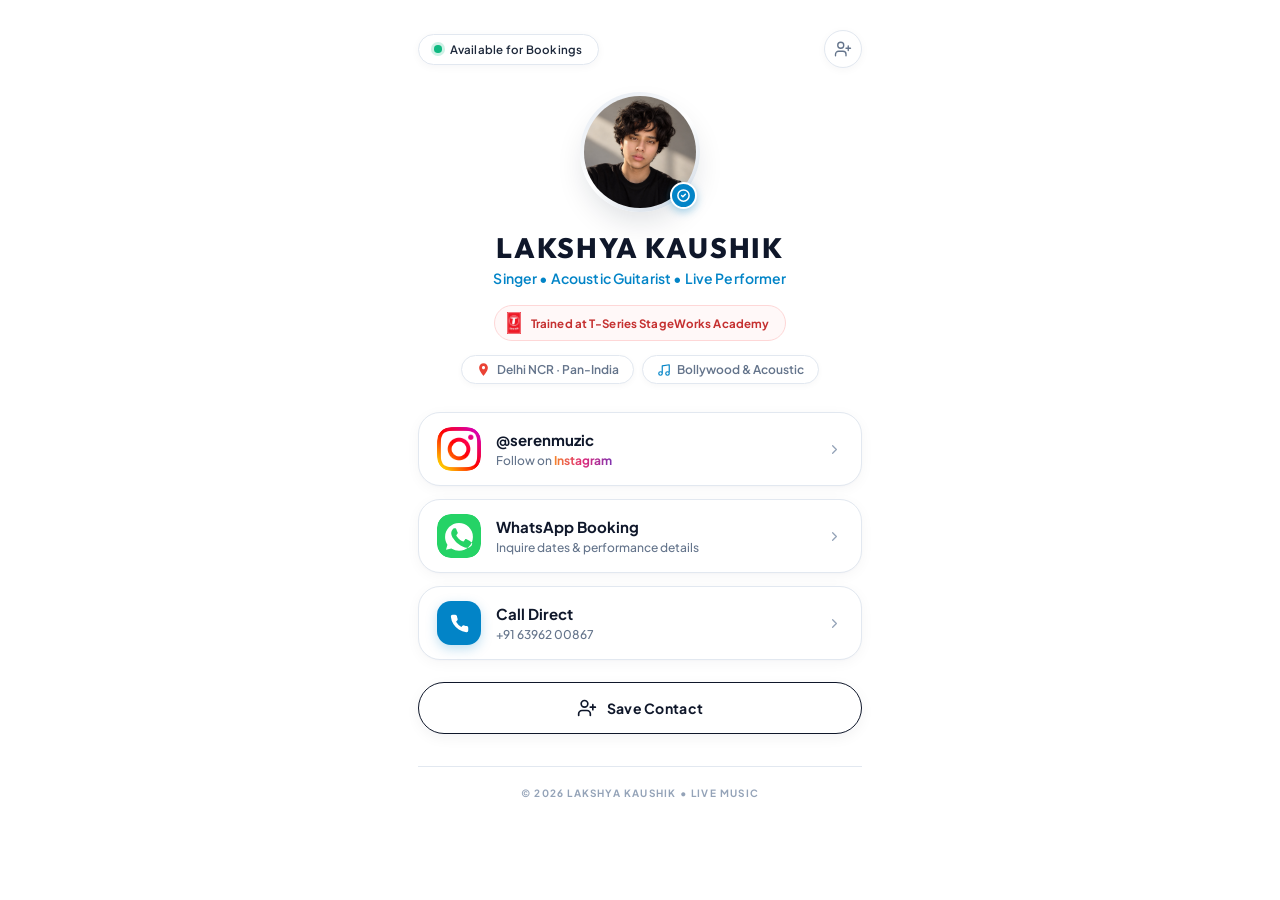
==== commit ebfd5c61: "feat: reorder to Instagram, WhatsApp, Call; update WhatsApp official icon and clean Save Contact but" ====
--- a/index.html
+++ b/index.html
@@ -23,8 +23,10 @@
       </div>
       <button class="save-contact-icon-btn" id="saveContactBtn" type="button" title="Save Contact to Phone" aria-label="Save Contact">
         <svg viewBox="0 0 24 24" aria-hidden="true">
-          <path d="M19 21H5a2 2 0 0 1-2-2V5a2 2 0 0 1 2-2h11l5 5v11a2 2 0 0 1-2 2Z" fill="none" stroke="currentColor" stroke-width="1.8" stroke-linecap="round" stroke-linejoin="round"/>
-          <path d="M17 21v-8H7v8M7 3v5h8" fill="none" stroke="currentColor" stroke-width="1.8" stroke-linecap="round" stroke-linejoin="round"/>
+          <path d="M16 21v-2a4 4 0 0 0-4-4H6a4 4 0 0 0-4 4v2" fill="none" stroke="currentColor" stroke-width="1.8" stroke-linecap="round" stroke-linejoin="round"/>
+          <circle cx="9" cy="7" r="4" fill="none" stroke="currentColor" stroke-width="1.8"/>
+          <line x1="19" y1="8" x2="19" y2="14" stroke="currentColor" stroke-width="1.8" stroke-linecap="round"/>
+          <line x1="22" y1="11" x2="16" y2="11" stroke="currentColor" stroke-width="1.8" stroke-linecap="round"/>
         </svg>
       </button>
     </header>
@@ -70,10 +72,24 @@
       </div>
     </section>
 
-    <!-- Direct Action Deck (Official Icons, Large Tap Targets) -->
+    <!-- Direct Action Deck: 1. Instagram, 2. WhatsApp, 3. Call Direct -->
     <section class="action-deck" aria-label="Direct actions">
       
-      <!-- Action 1: WhatsApp (Official WhatsApp Emblem) -->
+      <!-- Action 1: Instagram (Top) -->
+      <a href="https://www.instagram.com/serenmuzic/" target="_blank" rel="noopener noreferrer" class="action-tile action-instagram" aria-label="Follow on Instagram">
+        <div class="tile-icon-box">
+          <img src="images/instagram-official.png" alt="Instagram" class="tile-official-img" />
+        </div>
+        <div class="tile-copy">
+          <span class="tile-title">@serenmuzic</span>
+          <span class="tile-subtitle">Follow on <span class="insta-gradient-label">Instagram</span></span>
+        </div>
+        <span class="tile-chevron" aria-hidden="true">
+          <svg viewBox="0 0 24 24"><path d="M9 18l6-6-6-6" fill="none" stroke="currentColor" stroke-width="2" stroke-linecap="round" stroke-linejoin="round"/></svg>
+        </span>
+      </a>
+
+      <!-- Action 2: WhatsApp (Second) -->
       <a href="https://wa.me/916396200867?text=Hi%20Lakshya%2C%20I%27d%20like%20to%20enquire%20about%20a%20live%20performance." target="_blank" rel="noopener noreferrer" class="action-tile action-whatsapp" aria-label="Book on WhatsApp">
         <div class="tile-icon-box">
           <img src="images/whatsapp-official.svg" alt="WhatsApp" class="tile-official-img" />
@@ -87,7 +103,7 @@
         </span>
       </a>
 
-      <!-- Action 2: Direct Call -->
+      <!-- Action 3: Direct Call (Third) -->
       <a href="tel:+916396200867" class="action-tile action-call" aria-label="Direct Phone Call">
         <div class="tile-icon-box icon-call-box">
           <svg viewBox="0 0 24 24" aria-hidden="true" class="call-svg-icon">
@@ -103,28 +119,16 @@
         </span>
       </a>
 
-      <!-- Action 3: Instagram (Official Instagram App Icon & Gradient Text) -->
-      <a href="https://www.instagram.com/serenmuzic/" target="_blank" rel="noopener noreferrer" class="action-tile action-instagram" aria-label="Follow on Instagram">
-        <div class="tile-icon-box">
-          <img src="images/instagram-official.png" alt="Instagram" class="tile-official-img" />
-        </div>
-        <div class="tile-copy">
-          <span class="tile-title">@serenmuzic</span>
-          <span class="tile-subtitle">Follow on <span class="insta-gradient-label">Instagram</span></span>
-        </div>
-        <span class="tile-chevron" aria-hidden="true">
-          <svg viewBox="0 0 24 24"><path d="M9 18l6-6-6-6" fill="none" stroke="currentColor" stroke-width="2" stroke-linecap="round" stroke-linejoin="round"/></svg>
-        </span>
-      </a>
-
     </section>
 
-    <!-- Save Contact Premium Button -->
+    <!-- Save Contact Clean Elevated Button -->
     <div class="vcard-section">
       <button type="button" class="btn-save-vcard" id="saveContact">
-        <svg viewBox="0 0 24 24" aria-hidden="true">
-          <path d="M19 21H5a2 2 0 0 1-2-2V5a2 2 0 0 1 2-2h11l5 5v11a2 2 0 0 1-2 2Z" fill="none" stroke="currentColor" stroke-width="2" stroke-linecap="round" stroke-linejoin="round"/>
-          <path d="M17 21v-8H7v8M7 3v5h8" fill="none" stroke="currentColor" stroke-width="2" stroke-linecap="round" stroke-linejoin="round"/>
+        <svg viewBox="0 0 24 24" aria-hidden="true" class="contact-user-svg">
+          <path d="M16 21v-2a4 4 0 0 0-4-4H6a4 4 0 0 0-4 4v2" fill="none" stroke="currentColor" stroke-width="2" stroke-linecap="round" stroke-linejoin="round"/>
+          <circle cx="9" cy="7" r="4" fill="none" stroke="currentColor" stroke-width="2"/>
+          <line x1="19" y1="8" x2="19" y2="14" stroke="currentColor" stroke-width="2" stroke-linecap="round"/>
+          <line x1="22" y1="11" x2="16" y2="11" stroke="currentColor" stroke-width="2" stroke-linecap="round"/>
         </svg>
         <span>Save Contact</span>
       </button>
--- a/css/styles.css
+++ b/css/styles.css
@@ -318,7 +318,7 @@
 .tile-official-img {
   width: 44px;
   height: 44px;
-  object-fit: cover;
+  object-fit: contain;
   border-radius: 14px;
   display: block;
 }
@@ -403,7 +403,7 @@
   transform: translateX(3px);
 }
 
-/* Save Contact Button */
+/* Save Contact Button (Clean, Refined, High-End) */
 .vcard-section {
   margin-top: 22px;
   width: 100%;
@@ -411,11 +411,11 @@
 
 .btn-save-vcard {
   width: 100%;
-  height: 54px;
+  height: 52px;
   border-radius: 9999px;
-  background: linear-gradient(180deg, #1e293b 0%, #0f172a 100%);
-  border: 1px solid #334155;
-  color: #ffffff;
+  background: #ffffff;
+  border: 1.5px solid #0f172a;
+  color: #0f172a;
   font-family: var(--font-body);
   font-size: 14px;
   font-weight: 700;
@@ -425,21 +425,23 @@
   justify-content: center;
   gap: 10px;
   cursor: pointer;
-  box-shadow: 0 10px 24px -4px rgba(15, 23, 42, 0.22), inset 0 1px 1px rgba(255, 255, 255, 0.2);
-  transition: all 0.22s ease;
-}
-
-.btn-save-vcard svg {
-  width: 19px;
-  height: 19px;
-  stroke: #ffffff;
+  box-shadow: 0 4px 14px rgba(15, 23, 42, 0.05);
+  transition: all 0.22s cubic-bezier(0.16, 1, 0.3, 1);
+}
+
+.contact-user-svg {
+  width: 20px;
+  height: 20px;
+  stroke: currentColor;
+  transition: stroke 0.2s ease;
 }
 
 .btn-save-vcard:hover {
-  background: linear-gradient(180deg, #334155 0%, #1e293b 100%);
-  border-color: #475569;
-  transform: translateY(-1.5px);
-  box-shadow: 0 14px 28px rgba(15, 23, 42, 0.28);
+  background: #0f172a;
+  color: #ffffff;
+  border-color: #0f172a;
+  transform: translateY(-2px);
+  box-shadow: 0 10px 24px -4px rgba(15, 23, 42, 0.18);
 }
 
 .btn-save-vcard:active {
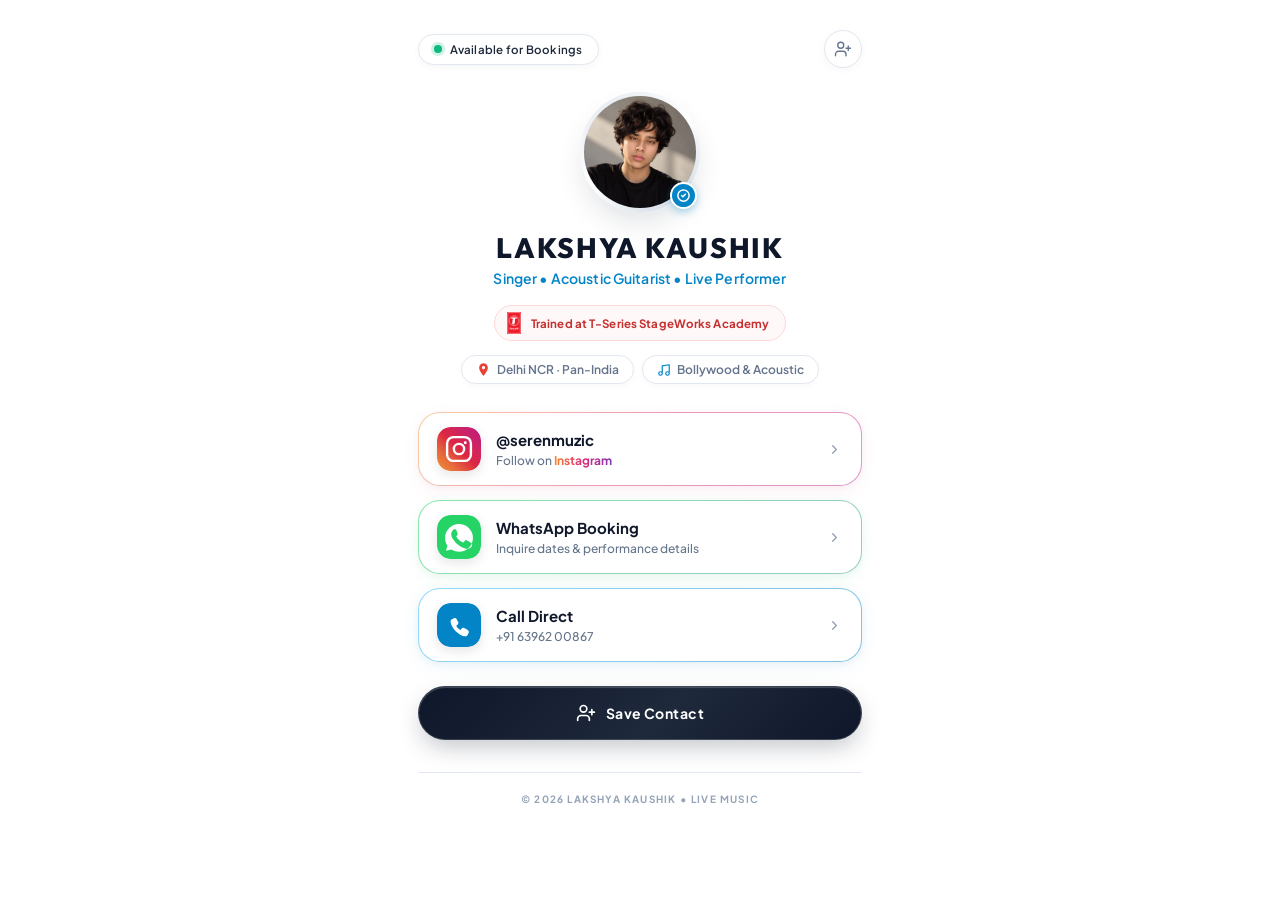
==== commit 1a35539a: "feat: inlined official WhatsApp and Instagram SVGs, custom gradient borders for each action tile, an" ====
--- a/index.html
+++ b/index.html
@@ -49,7 +49,7 @@
         <p class="artist-title">Singer • Acoustic Guitarist • Live Performer</p>
       </div>
 
-      <!-- T-Series Credential Pill (Clean Logo Without Circle/Background) -->
+      <!-- T-Series Credential Pill (Clean Logo Without Background) -->
       <div class="tseries-pill">
         <img src="images/t-series-logo.webp" alt="T-Series" class="tseries-logo-img" />
         <span class="tseries-text">Trained at T-Series StageWorks Academy</span>
@@ -75,39 +75,57 @@
     <!-- Direct Action Deck: 1. Instagram, 2. WhatsApp, 3. Call Direct -->
     <section class="action-deck" aria-label="Direct actions">
       
-      <!-- Action 1: Instagram (Top) -->
+      <!-- Action 1: Instagram (Top - Official Inline SVG) -->
       <a href="https://www.instagram.com/serenmuzic/" target="_blank" rel="noopener noreferrer" class="action-tile action-instagram" aria-label="Follow on Instagram">
         <div class="tile-icon-box">
-          <img src="images/instagram-official.png" alt="Instagram" class="tile-official-img" />
+          <svg viewBox="0 0 48 48" class="tile-official-svg" aria-hidden="true">
+            <defs>
+              <linearGradient id="instaAppSvgGrad" x1="0%" y1="100%" x2="100%" y2="0%">
+                <stop offset="0%" stop-color="#f09433"/>
+                <stop offset="25%" stop-color="#e6683c"/>
+                <stop offset="50%" stop-color="#dc2743"/>
+                <stop offset="75%" stop-color="#cc2366"/>
+                <stop offset="100%" stop-color="#bc1888"/>
+              </linearGradient>
+            </defs>
+            <rect width="48" height="48" rx="14" fill="url(#instaAppSvgGrad)"/>
+            <rect x="11" y="11" width="26" height="26" rx="7" fill="none" stroke="#ffffff" stroke-width="2.6"/>
+            <circle cx="24" cy="24" r="5.6" fill="none" stroke="#ffffff" stroke-width="2.6"/>
+            <circle cx="30.8" cy="17.2" r="1.6" fill="#ffffff"/>
+          </svg>
         </div>
         <div class="tile-copy">
           <span class="tile-title">@serenmuzic</span>
           <span class="tile-subtitle">Follow on <span class="insta-gradient-label">Instagram</span></span>
         </div>
         <span class="tile-chevron" aria-hidden="true">
-          <svg viewBox="0 0 24 24"><path d="M9 18l6-6-6-6" fill="none" stroke="currentColor" stroke-width="2" stroke-linecap="round" stroke-linejoin="round"/></svg>
+          <svg viewBox="0 0 24 24"><path d="M9 18l6-6-6-6" fill="none" stroke="currentColor" stroke-width="2.2" stroke-linecap="round" stroke-linejoin="round"/></svg>
         </span>
       </a>
 
-      <!-- Action 2: WhatsApp (Second) -->
+      <!-- Action 2: WhatsApp (Second - 100% Inlined Official SVG) -->
       <a href="https://wa.me/916396200867?text=Hi%20Lakshya%2C%20I%27d%20like%20to%20enquire%20about%20a%20live%20performance." target="_blank" rel="noopener noreferrer" class="action-tile action-whatsapp" aria-label="Book on WhatsApp">
         <div class="tile-icon-box">
-          <img src="images/whatsapp-official.svg" alt="WhatsApp" class="tile-official-img" />
+          <svg viewBox="0 0 48 48" class="tile-official-svg" aria-hidden="true">
+            <rect width="48" height="48" rx="14" fill="#25D366"/>
+            <path fill="#ffffff" d="M35 29c-.5-.2-2.9-1.4-3.3-1.6-.4-.2-.8-.2-1.1.3-.3.5-1.2 1.6-1.5 1.9-.3.3-.6.4-1.1.1-.5-.2-2.1-.8-4-2.5-1.5-1.3-2.5-3-2.8-3.5-.3-.5 0-.8.2-1 .2-.2.5-.6.7-.9.2-.3.3-.5.5-.8.1-.3.1-.6 0-.8s-1.1-2.7-1.5-3.7c-.4-1-.8-.9-1.1-.9h-1c-.4 0-1 .1-1.5.7-.5.5-2 2-2 4.7s2 5.4 2.3 5.8c.3.4 3.9 6 9.5 8.4 1.3.6 2.4 1 3.2 1.3 1.4.4 2.6.4 3.6.2 1.1-.2 3.3-1.4 3.8-2.7.5-1.3.5-2.4.3-2.7-.2-.3-.6-.4-1.1-.7zm-11 11c-2.8 0-5.5-.7-7.8-2.1l-.6-.3-5.8 1.5 1.6-5.6-.4-.6C9.6 30.5 8.8 27.8 8.8 25c0-8.4 6.8-15.2 15.2-15.2 4.1 0 7.9 1.6 10.7 4.5 2.9 2.9 4.5 6.7 4.5 10.7 0 8.4-6.8 15-15.2 15z"/>
+          </svg>
         </div>
         <div class="tile-copy">
           <span class="tile-title">WhatsApp Booking</span>
           <span class="tile-subtitle">Inquire dates &amp; performance details</span>
         </div>
         <span class="tile-chevron" aria-hidden="true">
-          <svg viewBox="0 0 24 24"><path d="M9 18l6-6-6-6" fill="none" stroke="currentColor" stroke-width="2" stroke-linecap="round" stroke-linejoin="round"/></svg>
+          <svg viewBox="0 0 24 24"><path d="M9 18l6-6-6-6" fill="none" stroke="currentColor" stroke-width="2.2" stroke-linecap="round" stroke-linejoin="round"/></svg>
         </span>
       </a>
 
-      <!-- Action 3: Direct Call (Third) -->
+      <!-- Action 3: Direct Call (Third - Official Blue Inlined SVG) -->
       <a href="tel:+916396200867" class="action-tile action-call" aria-label="Direct Phone Call">
-        <div class="tile-icon-box icon-call-box">
-          <svg viewBox="0 0 24 24" aria-hidden="true" class="call-svg-icon">
-            <path d="M22 16.92v3a2 2 0 0 1-2.18 2 19.8 19.8 0 0 1-8.63-3.07 19.5 19.5 0 0 1-6-6 19.8 19.8 0 0 1-3.07-8.67A2 2 0 0 1 4.11 2h3a2 2 0 0 1 2 1.72c.12.94.36 1.88.7 2.81a2 2 0 0 1-.45 2.11L8.09 9.91a16 16 0 0 0 6 6l1.27-1.27a2 2 0 0 1 2.11-.45c.93.34 1.87.58 2.81.7A2 2 0 0 1 22 16.92Z" fill="#ffffff"/>
+        <div class="tile-icon-box">
+          <svg viewBox="0 0 48 48" class="tile-official-svg" aria-hidden="true">
+            <rect width="48" height="48" rx="14" fill="#0284c7"/>
+            <path fill="#ffffff" d="M32.8 28.9l-3.2-1.6c-.9-.4-2-.2-2.7.5l-1.3 1.6c-.6-.4-1.7-.9-2.7-1.9-1.1-1.1-1.6-2.1-1.9-2.7l1.6-1.3c.7-.7.9-1.8.5-2.7l-1.6-3.2c-.5-1-1.7-1.5-2.8-1l-2.4 1.2c-1 .5-1.6 1.6-1.5 2.7.4 3 2.1 6.8 5.6 10.3 3.5 3.5 7.3 5.2 10.3 5.6 1.1.1 2.2-.5 2.7-1.5l1.2-2.4c.5-1.1 0-2.3-1-2.8z"/>
           </svg>
         </div>
         <div class="tile-copy">
@@ -115,13 +133,13 @@
           <span class="tile-subtitle">+91 63962 00867</span>
         </div>
         <span class="tile-chevron" aria-hidden="true">
-          <svg viewBox="0 0 24 24"><path d="M9 18l6-6-6-6" fill="none" stroke="currentColor" stroke-width="2" stroke-linecap="round" stroke-linejoin="round"/></svg>
+          <svg viewBox="0 0 24 24"><path d="M9 18l6-6-6-6" fill="none" stroke="currentColor" stroke-width="2.2" stroke-linecap="round" stroke-linejoin="round"/></svg>
         </span>
       </a>
 
     </section>
 
-    <!-- Save Contact Clean Elevated Button -->
+    <!-- Save Contact Clean Gradient Button -->
     <div class="vcard-section">
       <button type="button" class="btn-save-vcard" id="saveContact">
         <svg viewBox="0 0 24 24" aria-hidden="true" class="contact-user-svg">
--- a/css/styles.css
+++ b/css/styles.css
@@ -1,6 +1,6 @@
 /* ==========================================================================
    Lakshya Kaushik — Seamless Edge-to-Edge White Artist Page
-   Full Screen Native Mobile Feel • Zero Nested Card Borders
+   Full Screen Native Mobile Feel • Custom Gradient Borders & Depth
    ========================================================================== */
 
 :root {
@@ -18,9 +18,6 @@
 
   --font-display: 'Outfit', -apple-system, BlinkMacSystemFont, 'Segoe UI', Roboto, sans-serif;
   --font-body: 'Plus Jakarta Sans', -apple-system, BlinkMacSystemFont, 'Segoe UI', Roboto, sans-serif;
-
-  --shadow-tile: 0 3px 14px rgba(15, 23, 42, 0.04), 0 1px 2px rgba(15, 23, 42, 0.02);
-  --shadow-tile-hover: 0 8px 24px -4px rgba(15, 23, 42, 0.08);
 }
 
 *, *::before, *::after {
@@ -69,7 +66,7 @@
   margin-bottom: 24px;
 }
 
-/* Premium Minimal Status Indicator (No cheap green tint) */
+/* Premium Minimal Status Indicator */
 .status-indicator {
   display: inline-flex;
   align-items: center;
@@ -203,7 +200,7 @@
   letter-spacing: 0.01em;
 }
 
-/* T-Series Academy Badge (No Circle, No Background Behind Image) */
+/* T-Series Academy Badge (No Circle, Clean Logo) */
 .tseries-pill {
   display: inline-flex;
   align-items: center;
@@ -264,11 +261,11 @@
   flex-shrink: 0;
 }
 
-/* Direct Action Deck (Full Width, Easy Tap Targets) */
+/* Direct Action Deck (Custom Gradient Borders & Depth) */
 .action-deck {
   display: flex;
   flex-direction: column;
-  gap: 13px;
+  gap: 14px;
   margin-top: 28px;
   width: 100%;
 }
@@ -279,27 +276,82 @@
   gap: 15px;
   padding: 14px 18px;
   border-radius: 22px;
-  background: var(--bg-tile);
-  border: 1px solid var(--border-subtle);
   text-decoration: none;
   color: var(--text-main);
-  transition: all 0.22s cubic-bezier(0.16, 1, 0.3, 1);
-  box-shadow: var(--shadow-tile);
+  transition: all 0.24s cubic-bezier(0.16, 1, 0.3, 1);
   position: relative;
   width: 100%;
 }
 
 .action-tile:hover {
-  background: var(--bg-tile-hover);
-  border-color: var(--border-hover);
-  box-shadow: var(--shadow-tile-hover);
-  transform: translateY(-2px);
+  transform: translateY(-2.5px);
 }
 
 .action-tile:active {
   transform: scale(0.985);
 }
 
+/* 1. Instagram Tile: Custom Instagram Gradient Border & Depth */
+.action-instagram {
+  background: 
+    linear-gradient(#ffffff, #ffffff) padding-box,
+    linear-gradient(135deg, rgba(240, 148, 51, 0.45), rgba(225, 48, 108, 0.5), rgba(188, 24, 136, 0.45)) border-box;
+  border: 1.5px solid transparent;
+  box-shadow: 
+    0 4px 18px -2px rgba(225, 48, 108, 0.08),
+    0 2px 6px rgba(15, 23, 42, 0.03);
+}
+
+.action-instagram:hover {
+  background: 
+    linear-gradient(#fafbfc, #fafbfc) padding-box,
+    linear-gradient(135deg, rgba(240, 148, 51, 0.75), rgba(225, 48, 108, 0.8), rgba(188, 24, 136, 0.75)) border-box;
+  box-shadow: 
+    0 10px 28px -4px rgba(225, 48, 108, 0.2),
+    0 2px 8px rgba(15, 23, 42, 0.05);
+}
+
+/* 2. WhatsApp Tile: Custom WhatsApp Green Gradient Border & Depth */
+.action-whatsapp {
+  background: 
+    linear-gradient(#ffffff, #ffffff) padding-box,
+    linear-gradient(135deg, rgba(37, 211, 102, 0.55), rgba(18, 140, 126, 0.45)) border-box;
+  border: 1.5px solid transparent;
+  box-shadow: 
+    0 4px 18px -2px rgba(37, 211, 102, 0.1),
+    0 2px 6px rgba(15, 23, 42, 0.03);
+}
+
+.action-whatsapp:hover {
+  background: 
+    linear-gradient(#fafbfc, #fafbfc) padding-box,
+    linear-gradient(135deg, rgba(37, 211, 102, 0.85), rgba(18, 140, 126, 0.75)) border-box;
+  box-shadow: 
+    0 10px 28px -4px rgba(37, 211, 102, 0.22),
+    0 2px 8px rgba(15, 23, 42, 0.05);
+}
+
+/* 3. Call Direct Tile: Custom Blue Gradient Border & Depth */
+.action-call {
+  background: 
+    linear-gradient(#ffffff, #ffffff) padding-box,
+    linear-gradient(135deg, rgba(56, 189, 248, 0.55), rgba(2, 132, 199, 0.5)) border-box;
+  border: 1.5px solid transparent;
+  box-shadow: 
+    0 4px 18px -2px rgba(2, 132, 199, 0.1),
+    0 2px 6px rgba(15, 23, 42, 0.03);
+}
+
+.action-call:hover {
+  background: 
+    linear-gradient(#fafbfc, #fafbfc) padding-box,
+    linear-gradient(135deg, rgba(56, 189, 248, 0.85), rgba(2, 132, 199, 0.8)) border-box;
+  box-shadow: 
+    0 10px 28px -4px rgba(2, 132, 199, 0.22),
+    0 2px 8px rgba(15, 23, 42, 0.05);
+}
+
+/* Icon Box & SVGs */
 .tile-icon-box {
   width: 44px;
   height: 44px;
@@ -307,7 +359,6 @@
   border-radius: 14px;
   display: grid;
   place-items: center;
-  overflow: hidden;
   transition: transform 0.2s ease;
 }
 
@@ -315,24 +366,12 @@
   transform: scale(1.06);
 }
 
-.tile-official-img {
+.tile-official-svg {
   width: 44px;
   height: 44px;
-  object-fit: contain;
+  display: block;
   border-radius: 14px;
-  display: block;
-}
-
-/* Official Call Icon Box */
-.icon-call-box {
-  background: #0284c7;
-  border-radius: 14px;
-  box-shadow: 0 4px 12px rgba(2, 132, 199, 0.25);
-}
-
-.call-svg-icon {
-  width: 21px;
-  height: 21px;
+  box-shadow: 0 4px 12px rgba(0, 0, 0, 0.1);
 }
 
 .insta-gradient-label {
@@ -340,21 +379,6 @@
   background: linear-gradient(90deg, #f58529, #dd2a7b, #8134af);
   -webkit-background-clip: text;
   -webkit-text-fill-color: transparent;
-}
-
-.action-instagram:hover {
-  border-color: rgba(221, 42, 123, 0.35);
-  box-shadow: 0 8px 24px -4px rgba(221, 42, 123, 0.12);
-}
-
-.action-whatsapp:hover {
-  border-color: rgba(37, 211, 102, 0.35);
-  box-shadow: 0 8px 24px -4px rgba(37, 211, 102, 0.12);
-}
-
-.action-call:hover {
-  border-color: rgba(2, 132, 199, 0.35);
-  box-shadow: 0 8px 24px -4px rgba(2, 132, 199, 0.12);
 }
 
 /* Tile Copy Text */
@@ -403,45 +427,51 @@
   transform: translateX(3px);
 }
 
-/* Save Contact Button (Clean, Refined, High-End) */
+/* Save Contact Button (Clean Luxury Gradient with Haptic Depth) */
 .vcard-section {
-  margin-top: 22px;
+  margin-top: 24px;
   width: 100%;
 }
 
 .btn-save-vcard {
   width: 100%;
-  height: 52px;
+  height: 54px;
   border-radius: 9999px;
-  background: #ffffff;
-  border: 1.5px solid #0f172a;
-  color: #0f172a;
+  background: linear-gradient(135deg, #0f172a 0%, #1e293b 55%, #0f172a 100%);
+  border: 1px solid rgba(255, 255, 255, 0.16);
+  color: #ffffff;
   font-family: var(--font-body);
   font-size: 14px;
   font-weight: 700;
-  letter-spacing: 0.02em;
+  letter-spacing: 0.03em;
   display: flex;
   align-items: center;
   justify-content: center;
   gap: 10px;
   cursor: pointer;
-  box-shadow: 0 4px 14px rgba(15, 23, 42, 0.05);
+  box-shadow: 
+    0 10px 24px -4px rgba(15, 23, 42, 0.26),
+    inset 0 1px 1px rgba(255, 255, 255, 0.22);
   transition: all 0.22s cubic-bezier(0.16, 1, 0.3, 1);
 }
 
 .contact-user-svg {
   width: 20px;
   height: 20px;
-  stroke: currentColor;
-  transition: stroke 0.2s ease;
+  stroke: #ffffff;
+  transition: transform 0.2s ease;
 }
 
 .btn-save-vcard:hover {
-  background: #0f172a;
-  color: #ffffff;
-  border-color: #0f172a;
+  background: linear-gradient(135deg, #1e293b 0%, #334155 100%);
   transform: translateY(-2px);
-  box-shadow: 0 10px 24px -4px rgba(15, 23, 42, 0.18);
+  box-shadow: 
+    0 14px 28px -4px rgba(15, 23, 42, 0.32),
+    inset 0 1px 1px rgba(255, 255, 255, 0.3);
+}
+
+.btn-save-vcard:hover .contact-user-svg {
+  transform: scale(1.08);
 }
 
 .btn-save-vcard:active {
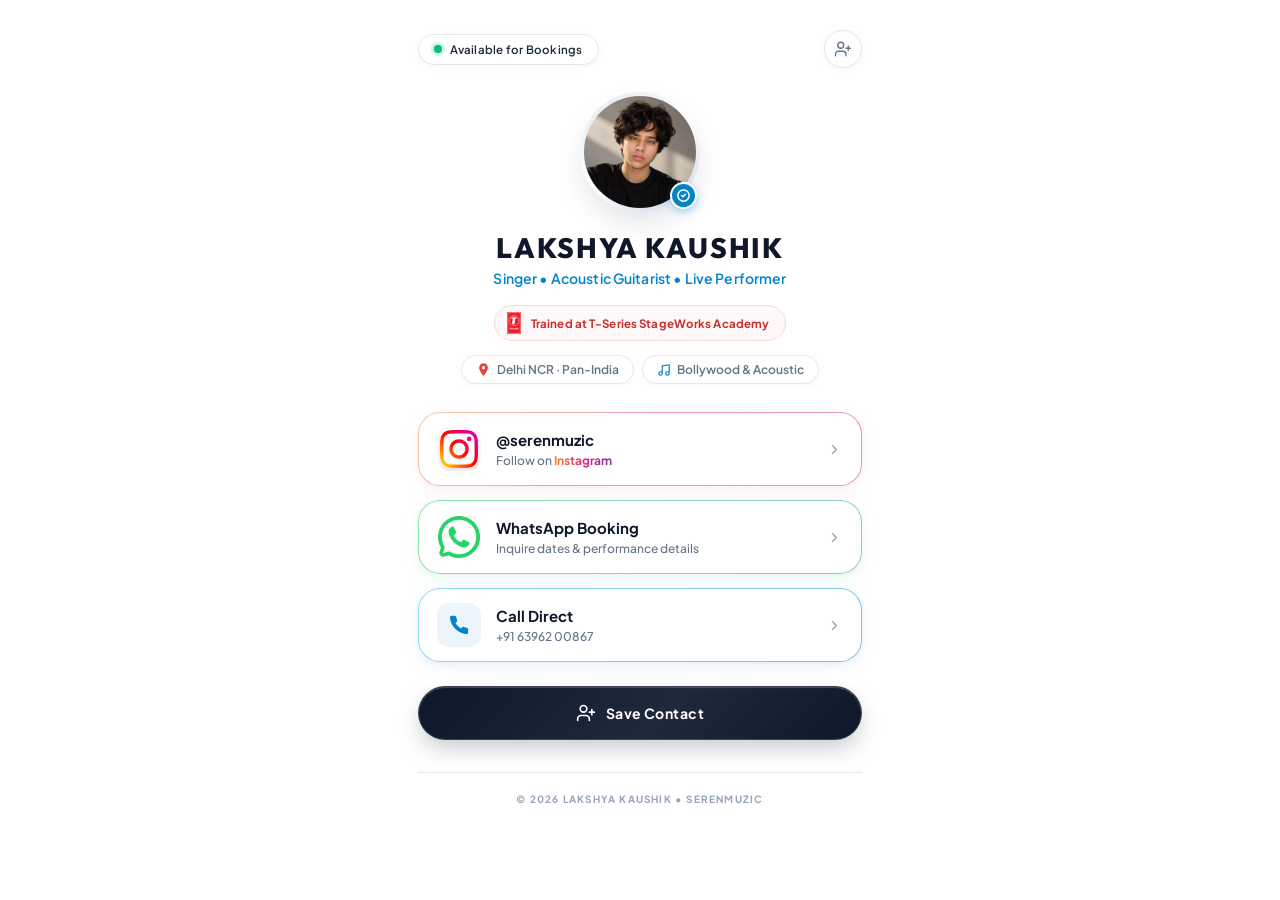
==== commit dd4f5d76: "Fix icon sizing, update WhatsApp official logo, and update footer to SERENMUZIC" ====
--- a/index.html
+++ b/index.html
@@ -75,24 +75,10 @@
     <!-- Direct Action Deck: 1. Instagram, 2. WhatsApp, 3. Call Direct -->
     <section class="action-deck" aria-label="Direct actions">
       
-      <!-- Action 1: Instagram (Top - Official Inline SVG) -->
+      <!-- Action 1: Instagram (Top - Official Icon) -->
       <a href="https://www.instagram.com/serenmuzic/" target="_blank" rel="noopener noreferrer" class="action-tile action-instagram" aria-label="Follow on Instagram">
-        <div class="tile-icon-box">
-          <svg viewBox="0 0 48 48" class="tile-official-svg" aria-hidden="true">
-            <defs>
-              <linearGradient id="instaAppSvgGrad" x1="0%" y1="100%" x2="100%" y2="0%">
-                <stop offset="0%" stop-color="#f09433"/>
-                <stop offset="25%" stop-color="#e6683c"/>
-                <stop offset="50%" stop-color="#dc2743"/>
-                <stop offset="75%" stop-color="#cc2366"/>
-                <stop offset="100%" stop-color="#bc1888"/>
-              </linearGradient>
-            </defs>
-            <rect width="48" height="48" rx="14" fill="url(#instaAppSvgGrad)"/>
-            <rect x="11" y="11" width="26" height="26" rx="7" fill="none" stroke="#ffffff" stroke-width="2.6"/>
-            <circle cx="24" cy="24" r="5.6" fill="none" stroke="#ffffff" stroke-width="2.6"/>
-            <circle cx="30.8" cy="17.2" r="1.6" fill="#ffffff"/>
-          </svg>
+        <div class="tile-icon-box icon-box-instagram">
+          <img src="images/instagram-official.png" alt="Instagram" class="tile-brand-icon" />
         </div>
         <div class="tile-copy">
           <span class="tile-title">@serenmuzic</span>
@@ -103,13 +89,10 @@
         </span>
       </a>
 
-      <!-- Action 2: WhatsApp (Second - 100% Inlined Official SVG) -->
+      <!-- Action 2: WhatsApp (Second - Official Green PNG) -->
       <a href="https://wa.me/916396200867?text=Hi%20Lakshya%2C%20I%27d%20like%20to%20enquire%20about%20a%20live%20performance." target="_blank" rel="noopener noreferrer" class="action-tile action-whatsapp" aria-label="Book on WhatsApp">
-        <div class="tile-icon-box">
-          <svg viewBox="0 0 48 48" class="tile-official-svg" aria-hidden="true">
-            <rect width="48" height="48" rx="14" fill="#25D366"/>
-            <path fill="#ffffff" d="M35 29c-.5-.2-2.9-1.4-3.3-1.6-.4-.2-.8-.2-1.1.3-.3.5-1.2 1.6-1.5 1.9-.3.3-.6.4-1.1.1-.5-.2-2.1-.8-4-2.5-1.5-1.3-2.5-3-2.8-3.5-.3-.5 0-.8.2-1 .2-.2.5-.6.7-.9.2-.3.3-.5.5-.8.1-.3.1-.6 0-.8s-1.1-2.7-1.5-3.7c-.4-1-.8-.9-1.1-.9h-1c-.4 0-1 .1-1.5.7-.5.5-2 2-2 4.7s2 5.4 2.3 5.8c.3.4 3.9 6 9.5 8.4 1.3.6 2.4 1 3.2 1.3 1.4.4 2.6.4 3.6.2 1.1-.2 3.3-1.4 3.8-2.7.5-1.3.5-2.4.3-2.7-.2-.3-.6-.4-1.1-.7zm-11 11c-2.8 0-5.5-.7-7.8-2.1l-.6-.3-5.8 1.5 1.6-5.6-.4-.6C9.6 30.5 8.8 27.8 8.8 25c0-8.4 6.8-15.2 15.2-15.2 4.1 0 7.9 1.6 10.7 4.5 2.9 2.9 4.5 6.7 4.5 10.7 0 8.4-6.8 15-15.2 15z"/>
-          </svg>
+        <div class="tile-icon-box icon-box-whatsapp">
+          <img src="images/whatsapp-official.png" alt="WhatsApp" class="tile-brand-icon" />
         </div>
         <div class="tile-copy">
           <span class="tile-title">WhatsApp Booking</span>
@@ -120,12 +103,11 @@
         </span>
       </a>
 
-      <!-- Action 3: Direct Call (Third - Official Blue Inlined SVG) -->
+      <!-- Action 3: Direct Call (Third - Official Blue Box) -->
       <a href="tel:+916396200867" class="action-tile action-call" aria-label="Direct Phone Call">
-        <div class="tile-icon-box">
-          <svg viewBox="0 0 48 48" class="tile-official-svg" aria-hidden="true">
-            <rect width="48" height="48" rx="14" fill="#0284c7"/>
-            <path fill="#ffffff" d="M32.8 28.9l-3.2-1.6c-.9-.4-2-.2-2.7.5l-1.3 1.6c-.6-.4-1.7-.9-2.7-1.9-1.1-1.1-1.6-2.1-1.9-2.7l1.6-1.3c.7-.7.9-1.8.5-2.7l-1.6-3.2c-.5-1-1.7-1.5-2.8-1l-2.4 1.2c-1 .5-1.6 1.6-1.5 2.7.4 3 2.1 6.8 5.6 10.3 3.5 3.5 7.3 5.2 10.3 5.6 1.1.1 2.2-.5 2.7-1.5l1.2-2.4c.5-1.1 0-2.3-1-2.8z"/>
+        <div class="tile-icon-box icon-box-call">
+          <svg viewBox="0 0 24 24" aria-hidden="true" class="call-svg-icon">
+            <path d="M22 16.92v3a2 2 0 0 1-2.18 2 19.8 19.8 0 0 1-8.63-3.07 19.5 19.5 0 0 1-6-6 19.8 19.8 0 0 1-3.07-8.67A2 2 0 0 1 4.11 2h3a2 2 0 0 1 2 1.72c.12.94.36 1.88.7 2.81a2 2 0 0 1-.45 2.11L8.09 9.91a16 16 0 0 0 6 6l1.27-1.27a2 2 0 0 1 2.11-.45c.93.34 1.87.58 2.81.7A2 2 0 0 1 22 16.92Z" fill="currentColor"/>
           </svg>
         </div>
         <div class="tile-copy">
@@ -154,7 +136,7 @@
 
     <!-- Minimalist Clean Footer -->
     <footer class="page-footer">
-      <p class="copyright-text">© 2026 LAKSHYA KAUSHIK • LIVE MUSIC</p>
+      <p class="copyright-text">© 2026 LAKSHYA KAUSHIK • SERENMUZIC</p>
     </footer>
 
   </main>
--- a/css/styles.css
+++ b/css/styles.css
@@ -351,27 +351,56 @@
     0 2px 8px rgba(15, 23, 42, 0.05);
 }
 
-/* Icon Box & SVGs */
+/* Icon Box & Images */
 .tile-icon-box {
   width: 44px;
   height: 44px;
   flex: 0 0 44px;
-  border-radius: 14px;
-  display: grid;
-  place-items: center;
+  border-radius: 12px;
+  display: flex;
+  align-items: center;
+  justify-content: center;
   transition: transform 0.2s ease;
+  overflow: hidden;
 }
 
 .action-tile:hover .tile-icon-box {
   transform: scale(1.06);
 }
 
-.tile-official-svg {
-  width: 44px;
-  height: 44px;
+.tile-brand-icon {
+  width: 40px;
+  height: 40px;
+  max-width: 40px;
+  max-height: 40px;
+  object-fit: contain;
   display: block;
-  border-radius: 14px;
-  box-shadow: 0 4px 12px rgba(0, 0, 0, 0.1);
+}
+
+.icon-box-instagram .tile-brand-icon {
+  width: 38px;
+  height: 38px;
+  border-radius: 9px;
+  box-shadow: 0 3px 10px rgba(225, 48, 108, 0.2);
+}
+
+.icon-box-whatsapp .tile-brand-icon {
+  width: 42px;
+  height: 42px;
+  max-width: 42px;
+  max-height: 42px;
+  object-fit: contain;
+}
+
+.icon-box-call {
+  background: rgba(2, 132, 199, 0.08);
+  border-radius: 12px;
+}
+
+.call-svg-icon {
+  width: 22px;
+  height: 22px;
+  color: #0284c7;
 }
 
 .insta-gradient-label {
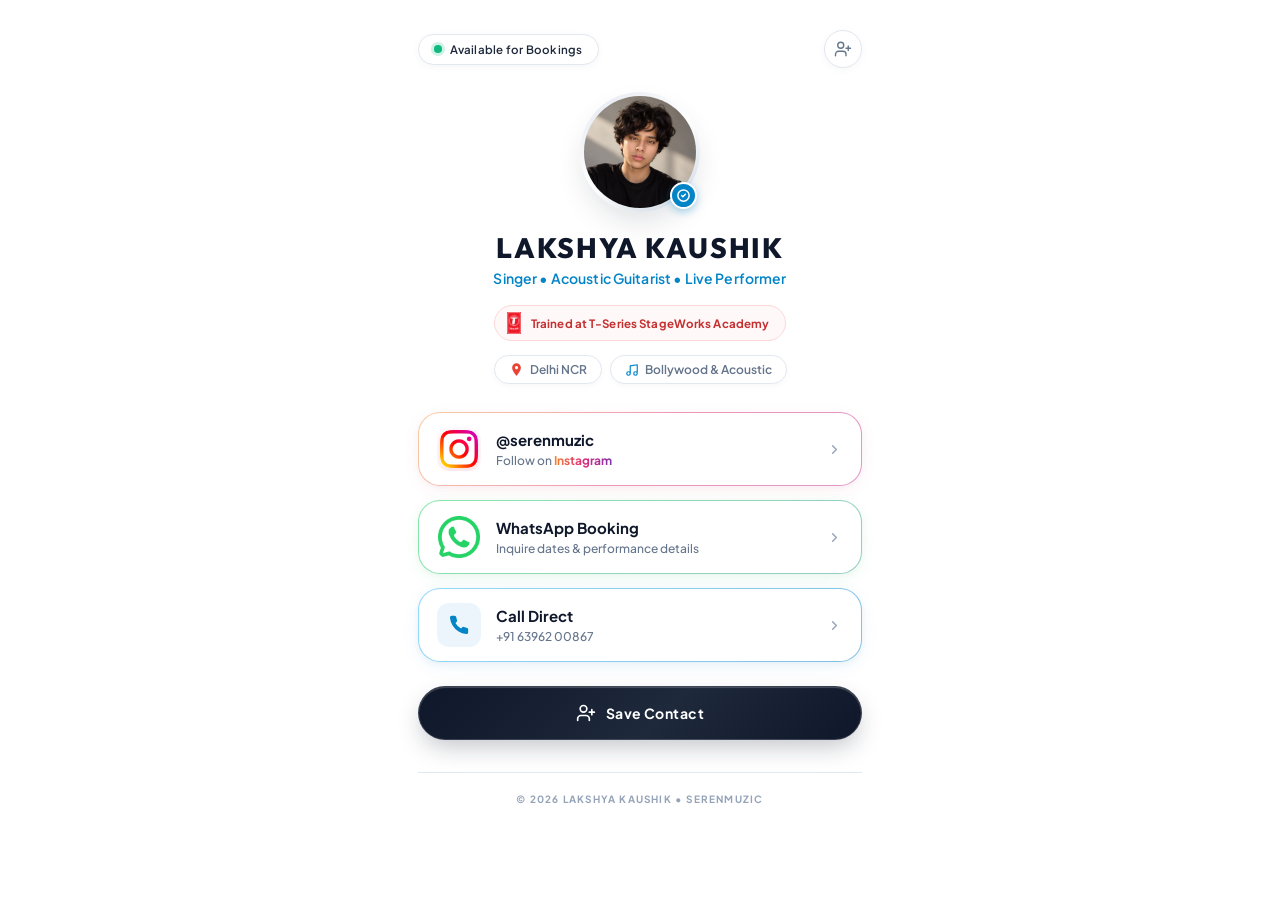
==== commit e46cf58b: "Remove Pan-India from location badge" ====
--- a/index.html
+++ b/index.html
@@ -61,7 +61,7 @@
           <svg class="map-pin-svg" viewBox="0 0 24 24" aria-hidden="true">
             <path d="M12 2C8.13 2 5 5.13 5 9c0 5.25 7 13 7 13s7-7.75 7-13c0-3.87-3.13-7-7-7zm0 9.5c-1.38 0-2.5-1.12-2.5-2.5s1.12-2.5 2.5-2.5 2.5 1.12 2.5 2.5-1.12 2.5-2.5 2.5z" fill="#ea4335"/>
           </svg>
-          Delhi NCR · Pan-India
+          Delhi NCR
         </span>
         <span class="meta-tag">
           <svg class="music-note-svg" viewBox="0 0 24 24" aria-hidden="true">
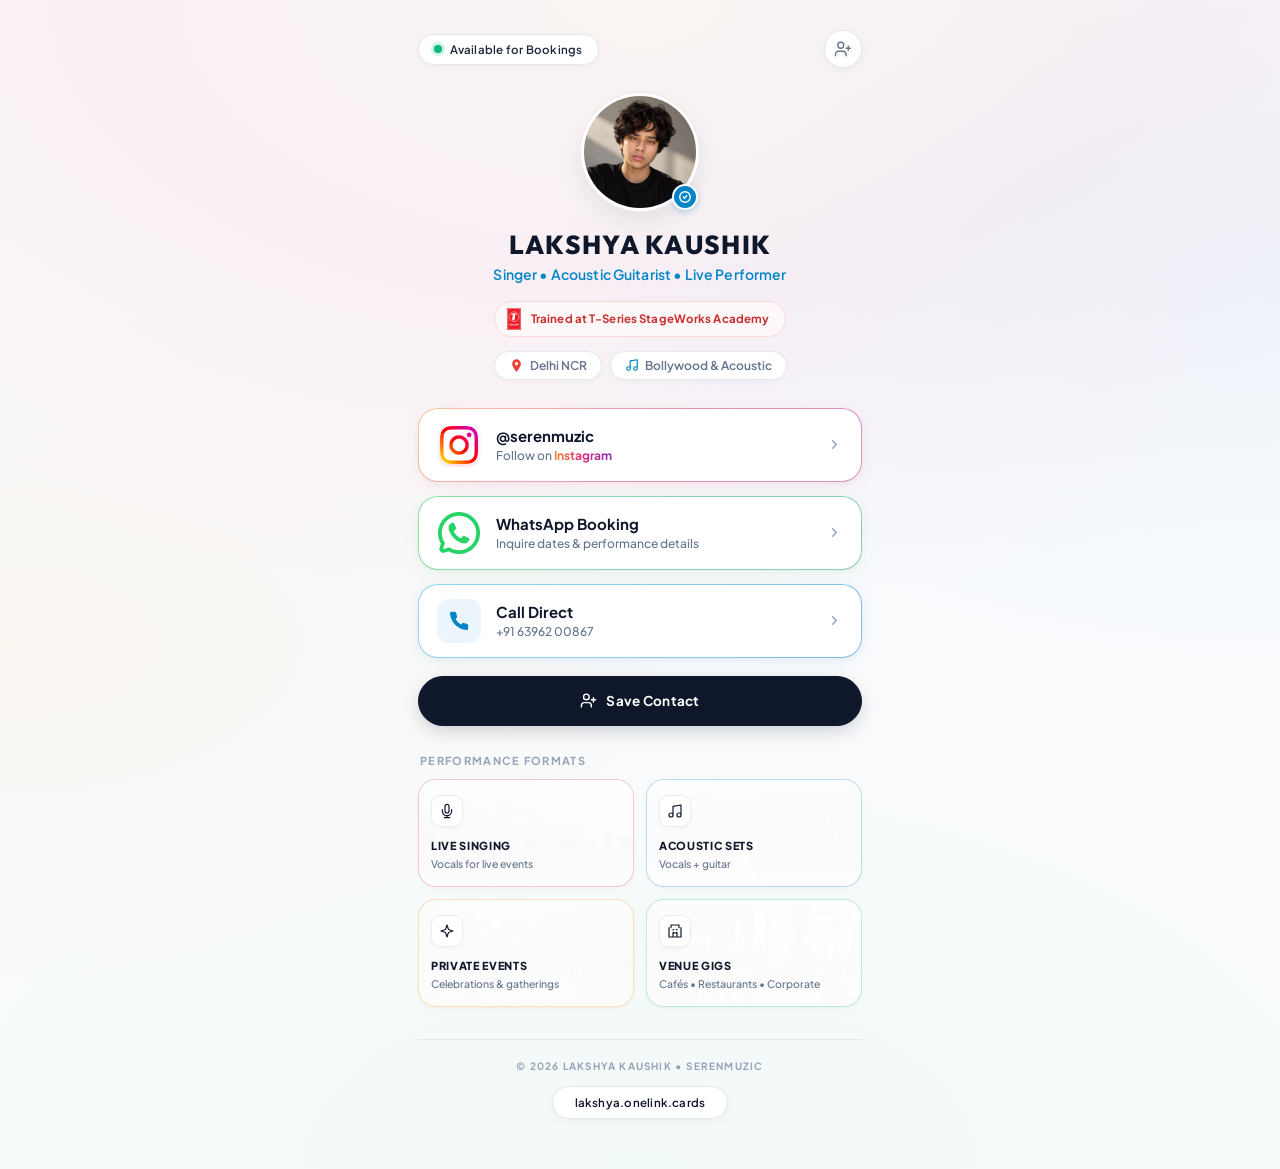
==== commit 1a7d13c9: "feat: matching border style action deck, dissolved category photography performance cards, and domai" ====
--- a/index.html
+++ b/index.html
@@ -121,7 +121,7 @@
 
     </section>
 
-    <!-- Save Contact Clean Gradient Button -->
+    <!-- Save Contact Button (Right below Call Direct as in user screenshot) -->
     <div class="vcard-section">
       <button type="button" class="btn-save-vcard" id="saveContact">
         <svg viewBox="0 0 24 24" aria-hidden="true" class="contact-user-svg">
@@ -134,9 +134,73 @@
       </button>
     </div>
 
+    <!-- 4 Clean Minimal Performance Format Cards -->
+    <section class="services-section" aria-label="Performance Formats">
+      <div class="services-header">
+        <span class="services-header-title">Performance Formats</span>
+      </div>
+      <div class="services-grid">
+        
+        <!-- 1. Live Singing -->
+        <div class="service-card service-card-singing">
+          <div class="service-icon-wrap">
+            <svg viewBox="0 0 24 24" aria-hidden="true">
+              <path d="M12 2a3 3 0 0 0-3 3v7a3 3 0 0 0 6 0V5a3 3 0 0 0-3-3Z" fill="none" stroke="currentColor" stroke-width="1.8" stroke-linecap="round" stroke-linejoin="round"/>
+              <path d="M19 10v2a7 7 0 0 1-14 0v-2M12 19v3M8 22h8" fill="none" stroke="currentColor" stroke-width="1.8" stroke-linecap="round" stroke-linejoin="round"/>
+            </svg>
+          </div>
+          <div class="service-content">
+            <h3 class="service-title">LIVE SINGING</h3>
+            <p class="service-desc">Vocals for live events</p>
+          </div>
+        </div>
+
+        <!-- 2. Acoustic Sets -->
+        <div class="service-card service-card-acoustic">
+          <div class="service-icon-wrap">
+            <svg viewBox="0 0 24 24" aria-hidden="true">
+              <path d="M9 18V5l12-2v13M9 18a3 3 0 1 1-6 0 3 3 0 0 1 6 0zm12 0a3 3 0 1 1-6 0 3 3 0 0 1 6 0z" fill="none" stroke="currentColor" stroke-width="1.8" stroke-linecap="round" stroke-linejoin="round"/>
+            </svg>
+          </div>
+          <div class="service-content">
+            <h3 class="service-title">ACOUSTIC SETS</h3>
+            <p class="service-desc">Vocals + guitar</p>
+          </div>
+        </div>
+
+        <!-- 3. Private Events -->
+        <div class="service-card service-card-private">
+          <div class="service-icon-wrap">
+            <svg viewBox="0 0 24 24" aria-hidden="true">
+              <path d="m12 3-1.9 5.8a2 2 0 0 1-1.3 1.3L3 12l5.8 1.9a2 2 0 0 1 1.3 1.3L12 21l1.9-5.8a2 2 0 0 1 1.3-1.3L21 12l-5.8-1.9a2 2 0 0 1-1.3-1.3L12 3z" fill="none" stroke="currentColor" stroke-width="1.8" stroke-linecap="round" stroke-linejoin="round"/>
+            </svg>
+          </div>
+          <div class="service-content">
+            <h3 class="service-title">PRIVATE EVENTS</h3>
+            <p class="service-desc">Celebrations &amp; gatherings</p>
+          </div>
+        </div>
+
+        <!-- 4. Venue Gigs -->
+        <div class="service-card service-card-venue">
+          <div class="service-icon-wrap">
+            <svg viewBox="0 0 24 24" aria-hidden="true">
+              <path d="M3 21h18M3 7v14M21 7v14M6 7V3h12v4M9 21v-6h6v6M9 10h1M14 10h1M9 14h1M14 14h1" fill="none" stroke="currentColor" stroke-width="1.8" stroke-linecap="round" stroke-linejoin="round"/>
+            </svg>
+          </div>
+          <div class="service-content">
+            <h3 class="service-title">VENUE GIGS</h3>
+            <p class="service-desc">Cafés • Restaurants • Corporate</p>
+          </div>
+        </div>
+
+      </div>
+    </section>
+
     <!-- Minimalist Clean Footer -->
     <footer class="page-footer">
       <p class="copyright-text">© 2026 LAKSHYA KAUSHIK • SERENMUZIC</p>
+      <div class="domain-pill">lakshya.onelink.cards</div>
     </footer>
 
   </main>
--- a/css/styles.css
+++ b/css/styles.css
@@ -27,17 +27,26 @@
 }
 
 html {
-  background-color: var(--bg-white);
+  min-height: 100%;
   color-scheme: light;
   scroll-behavior: smooth;
   -webkit-text-size-adjust: 100%;
+  background-color: #fafbfd;
 }
 
 body {
   min-height: 100vh;
   min-height: 100dvh;
+  margin: 0;
+  padding: 0;
   font-family: var(--font-body);
-  background-color: var(--bg-white);
+  background-color: #fafbfd;
+  background-image: 
+    radial-gradient(120% 70% at 50% 0%, rgba(240, 148, 51, 0.05) 0%, rgba(225, 48, 108, 0.06) 35%, transparent 75%),
+    radial-gradient(100% 60% at 100% 25%, rgba(56, 189, 248, 0.06), transparent 60%),
+    radial-gradient(90% 50% at 0% 55%, rgba(245, 158, 11, 0.05), transparent 60%),
+    radial-gradient(100% 60% at 50% 100%, rgba(37, 211, 102, 0.04), transparent 70%);
+  background-repeat: no-repeat;
   color: var(--text-main);
   position: relative;
   overflow-x: hidden;
@@ -53,7 +62,8 @@
   min-height: 100dvh;
   margin: 0 auto;
   padding: 30px 18px 50px;
-  background-color: var(--bg-white);
+  background-color: transparent;
+  position: relative;
   display: flex;
   flex-direction: column;
 }
@@ -138,16 +148,18 @@
   position: relative;
   width: 120px;
   height: 120px;
-  margin-bottom: 20px;
+  margin-bottom: 18px;
 }
 
 .avatar-ring {
   width: 100%;
   height: 100%;
   border-radius: 50%;
-  padding: 4px;
-  background: linear-gradient(145deg, #e2e8f0 0%, #ffffff 50%, #cbd5e1 100%);
-  box-shadow: 0 14px 32px -8px rgba(15, 23, 42, 0.16);
+  padding: 3px;
+  background: #ffffff;
+  border: 1px solid rgba(15, 23, 42, 0.08);
+  box-shadow: 0 10px 28px -6px rgba(15, 23, 42, 0.1);
+  position: relative;
 }
 
 .avatar-img {
@@ -161,22 +173,22 @@
 
 .verified-seal {
   position: absolute;
-  bottom: 3px;
-  right: 3px;
-  width: 27px;
-  height: 27px;
+  bottom: 2px;
+  right: 2px;
+  width: 26px;
+  height: 26px;
   border-radius: 50%;
   background: #0284c7;
-  border: 2.5px solid #ffffff;
+  border: 2px solid #ffffff;
   color: #ffffff;
   display: grid;
   place-items: center;
-  box-shadow: 0 3px 8px rgba(2, 132, 199, 0.35);
+  box-shadow: 0 2px 6px rgba(2, 132, 199, 0.3);
 }
 
 .verified-seal svg {
-  width: 15px;
-  height: 15px;
+  width: 14px;
+  height: 14px;
 }
 
 .name-block {
@@ -185,10 +197,10 @@
 
 .artist-name {
   font-family: var(--font-display);
-  font-size: 28px;
+  font-size: 26px;
   font-weight: 800;
-  letter-spacing: 0.06em;
-  color: var(--text-main);
+  letter-spacing: 0.05em;
+  color: #0f172a;
   line-height: 1.15;
 }
 
@@ -275,23 +287,32 @@
   align-items: center;
   gap: 15px;
   padding: 14px 18px;
-  border-radius: 22px;
+  border-radius: 20px;
   text-decoration: none;
   color: var(--text-main);
-  transition: all 0.24s cubic-bezier(0.16, 1, 0.3, 1);
+  background: #ffffff;
+  border: 1px solid rgba(15, 23, 42, 0.08);
+  box-shadow: 
+    0 2px 8px -2px rgba(15, 23, 42, 0.04),
+    0 1px 3px rgba(15, 23, 42, 0.02);
+  transition: all 0.22s cubic-bezier(0.16, 1, 0.3, 1);
   position: relative;
   width: 100%;
 }
 
 .action-tile:hover {
-  transform: translateY(-2.5px);
+  transform: translateY(-2px);
+  border-color: rgba(15, 23, 42, 0.16);
+  box-shadow: 
+    0 8px 24px -4px rgba(15, 23, 42, 0.08),
+    0 2px 6px rgba(15, 23, 42, 0.04);
 }
 
 .action-tile:active {
-  transform: scale(0.985);
-}
-
-/* 1. Instagram Tile: Custom Instagram Gradient Border & Depth */
+  transform: scale(0.99);
+}
+
+/* 1. Instagram Tile: Custom Sunset Gradient Border */
 .action-instagram {
   background: 
     linear-gradient(#ffffff, #ffffff) padding-box,
@@ -304,14 +325,14 @@
 
 .action-instagram:hover {
   background: 
-    linear-gradient(#fafbfc, #fafbfc) padding-box,
+    linear-gradient(#ffffff, #ffffff) padding-box,
     linear-gradient(135deg, rgba(240, 148, 51, 0.75), rgba(225, 48, 108, 0.8), rgba(188, 24, 136, 0.75)) border-box;
   box-shadow: 
     0 10px 28px -4px rgba(225, 48, 108, 0.2),
     0 2px 8px rgba(15, 23, 42, 0.05);
 }
 
-/* 2. WhatsApp Tile: Custom WhatsApp Green Gradient Border & Depth */
+/* 2. WhatsApp Tile: Custom WhatsApp Green Gradient Border */
 .action-whatsapp {
   background: 
     linear-gradient(#ffffff, #ffffff) padding-box,
@@ -324,14 +345,14 @@
 
 .action-whatsapp:hover {
   background: 
-    linear-gradient(#fafbfc, #fafbfc) padding-box,
+    linear-gradient(#ffffff, #ffffff) padding-box,
     linear-gradient(135deg, rgba(37, 211, 102, 0.85), rgba(18, 140, 126, 0.75)) border-box;
   box-shadow: 
     0 10px 28px -4px rgba(37, 211, 102, 0.22),
     0 2px 8px rgba(15, 23, 42, 0.05);
 }
 
-/* 3. Call Direct Tile: Custom Blue Gradient Border & Depth */
+/* 3. Call Direct Tile: Custom Blue Gradient Border */
 .action-call {
   background: 
     linear-gradient(#ffffff, #ffffff) padding-box,
@@ -344,7 +365,7 @@
 
 .action-call:hover {
   background: 
-    linear-gradient(#fafbfc, #fafbfc) padding-box,
+    linear-gradient(#ffffff, #ffffff) padding-box,
     linear-gradient(135deg, rgba(56, 189, 248, 0.85), rgba(2, 132, 199, 0.8)) border-box;
   box-shadow: 
     0 10px 28px -4px rgba(2, 132, 199, 0.22),
@@ -457,54 +478,224 @@
 }
 
 /* Save Contact Button (Clean Luxury Gradient with Haptic Depth) */
+/* 4 Clean Minimalist Performance Format Cards */
+.services-section {
+  margin-top: 28px;
+  width: 100%;
+}
+
+.services-header {
+  display: flex;
+  align-items: center;
+  justify-content: flex-start;
+  margin-bottom: 12px;
+  padding: 0 2px;
+}
+
+.services-header-title {
+  font-size: 11px;
+  font-weight: 700;
+  letter-spacing: 0.12em;
+  color: #94a3b8;
+  text-transform: uppercase;
+}
+
+.services-grid {
+  display: grid;
+  grid-template-columns: repeat(2, 1fr);
+  gap: 12px;
+}
+
+.service-card {
+  position: relative;
+  border-radius: 18px;
+  padding: 15px 12px;
+  display: flex;
+  flex-direction: column;
+  align-items: flex-start;
+  text-align: left;
+  background-color: #ffffff;
+  border: 1px solid rgba(15, 23, 42, 0.08);
+  overflow: hidden;
+  box-shadow: 
+    0 2px 10px -2px rgba(15, 23, 42, 0.04),
+    0 1px 3px rgba(15, 23, 42, 0.02);
+  transition: all 0.26s cubic-bezier(0.16, 1, 0.3, 1);
+}
+
+/* Category photography dissolved gracefully with white gradient overlay */
+.service-card::before {
+  content: '';
+  position: absolute;
+  inset: 0;
+  background-size: cover;
+  background-position: center;
+  opacity: 0.14;
+  filter: saturate(110%);
+  transition: opacity 0.26s ease, transform 0.35s ease;
+  z-index: 0;
+  pointer-events: none;
+}
+
+.service-card::after {
+  content: '';
+  position: absolute;
+  inset: 0;
+  background: linear-gradient(180deg, rgba(255, 255, 255, 0.94) 0%, rgba(255, 255, 255, 0.86) 60%, rgba(255, 255, 255, 0.95) 100%);
+  z-index: 1;
+  pointer-events: none;
+}
+
+.service-card-singing {
+  border: 1.5px solid rgba(225, 48, 108, 0.28);
+}
+.service-card-singing:hover {
+  border-color: rgba(225, 48, 108, 0.6);
+  box-shadow: 0 10px 24px -4px rgba(225, 48, 108, 0.15);
+}
+
+.service-card-acoustic {
+  border: 1.5px solid rgba(2, 132, 199, 0.28);
+}
+.service-card-acoustic:hover {
+  border-color: rgba(2, 132, 199, 0.6);
+  box-shadow: 0 10px 24px -4px rgba(2, 132, 199, 0.15);
+}
+
+.service-card-private {
+  border: 1.5px solid rgba(245, 158, 11, 0.3);
+}
+.service-card-private:hover {
+  border-color: rgba(245, 158, 11, 0.65);
+  box-shadow: 0 10px 24px -4px rgba(245, 158, 11, 0.15);
+}
+
+.service-card-venue {
+  border: 1.5px solid rgba(16, 185, 129, 0.28);
+}
+.service-card-venue:hover {
+  border-color: rgba(16, 185, 129, 0.6);
+  box-shadow: 0 10px 24px -4px rgba(16, 185, 129, 0.15);
+}
+
+.service-card-singing::before {
+  background-image: url('../images/service-live-singing.jpg');
+}
+.service-card-acoustic::before {
+  background-image: url('../images/service-acoustic-sets.jpg');
+}
+.service-card-private::before {
+  background-image: url('../images/service-private-events.jpg');
+}
+.service-card-venue::before {
+  background-image: url('../images/service-venue-gigs.jpg');
+}
+
+.service-card:hover {
+  transform: translateY(-2.5px);
+}
+
+.service-card:hover::before {
+  opacity: 0.24;
+  transform: scale(1.05);
+}
+
+.service-card > * {
+  position: relative;
+  z-index: 2;
+}
+
+.service-icon-wrap {
+  width: 32px;
+  height: 32px;
+  border-radius: 9px;
+  background: rgba(255, 255, 255, 0.95);
+  border: 1px solid rgba(15, 23, 42, 0.08);
+  color: #0f172a;
+  display: flex;
+  align-items: center;
+  justify-content: center;
+  margin-bottom: 12px;
+  box-shadow: 0 2px 6px rgba(15, 23, 42, 0.03);
+  transition: transform 0.2s ease;
+}
+
+.service-card:hover .service-icon-wrap {
+  transform: scale(1.06);
+}
+
+.service-icon-wrap svg {
+  width: 16px;
+  height: 16px;
+}
+
+.service-content {
+  display: flex;
+  flex-direction: column;
+  width: 100%;
+}
+
+.service-title {
+  font-family: var(--font-body);
+  font-size: 11px;
+  font-weight: 800;
+  letter-spacing: 0.06em;
+  color: #0f172a;
+  text-transform: uppercase;
+  margin: 0 0 4px 0;
+  line-height: 1.25;
+}
+
+.service-desc {
+  font-family: var(--font-body);
+  font-size: 10.5px;
+  font-weight: 500;
+  color: #64748b;
+  line-height: 1.35;
+  margin: 0;
+}
+
+/* Save Contact Button (Apple-style High-Contrast Pill) */
 .vcard-section {
-  margin-top: 24px;
+  margin-top: 18px;
   width: 100%;
 }
 
 .btn-save-vcard {
   width: 100%;
-  height: 54px;
+  height: 50px;
   border-radius: 9999px;
-  background: linear-gradient(135deg, #0f172a 0%, #1e293b 55%, #0f172a 100%);
-  border: 1px solid rgba(255, 255, 255, 0.16);
+  background: #0f172a;
+  border: 1px solid #0f172a;
   color: #ffffff;
   font-family: var(--font-body);
-  font-size: 14px;
+  font-size: 13.5px;
   font-weight: 700;
-  letter-spacing: 0.03em;
+  letter-spacing: 0.02em;
   display: flex;
   align-items: center;
   justify-content: center;
-  gap: 10px;
+  gap: 9px;
   cursor: pointer;
-  box-shadow: 
-    0 10px 24px -4px rgba(15, 23, 42, 0.26),
-    inset 0 1px 1px rgba(255, 255, 255, 0.22);
-  transition: all 0.22s cubic-bezier(0.16, 1, 0.3, 1);
-}
-
-.contact-user-svg {
-  width: 20px;
-  height: 20px;
+  box-shadow: 0 6px 20px -3px rgba(15, 23, 42, 0.22);
+  transition: all 0.2s ease;
+}
+
+.btn-save-vcard:hover {
+  background: #1e293b;
+  border-color: #1e293b;
+  transform: translateY(-1.5px);
+  box-shadow: 0 10px 24px rgba(15, 23, 42, 0.26);
+}
+
+.btn-save-vcard:active {
+  transform: scale(0.985);
+}
+
+.btn-save-vcard svg {
+  width: 17px;
+  height: 17px;
   stroke: #ffffff;
-  transition: transform 0.2s ease;
-}
-
-.btn-save-vcard:hover {
-  background: linear-gradient(135deg, #1e293b 0%, #334155 100%);
-  transform: translateY(-2px);
-  box-shadow: 
-    0 14px 28px -4px rgba(15, 23, 42, 0.32),
-    inset 0 1px 1px rgba(255, 255, 255, 0.3);
-}
-
-.btn-save-vcard:hover .contact-user-svg {
-  transform: scale(1.08);
-}
-
-.btn-save-vcard:active {
-  transform: scale(0.98);
 }
 
 /* Minimalist Clean Footer */
@@ -523,6 +714,22 @@
   font-weight: 700;
   letter-spacing: 0.12em;
   color: var(--text-muted);
+}
+
+.domain-pill {
+  margin-top: 14px;
+  display: inline-flex;
+  align-items: center;
+  justify-content: center;
+  padding: 8px 22px;
+  border-radius: 9999px;
+  background: #ffffff;
+  border: 1px solid var(--border-subtle);
+  font-size: 11.5px;
+  font-weight: 600;
+  color: var(--text-main);
+  letter-spacing: 0.02em;
+  box-shadow: 0 2px 8px rgba(15, 23, 42, 0.04);
 }
 
 /* Toast Message */
